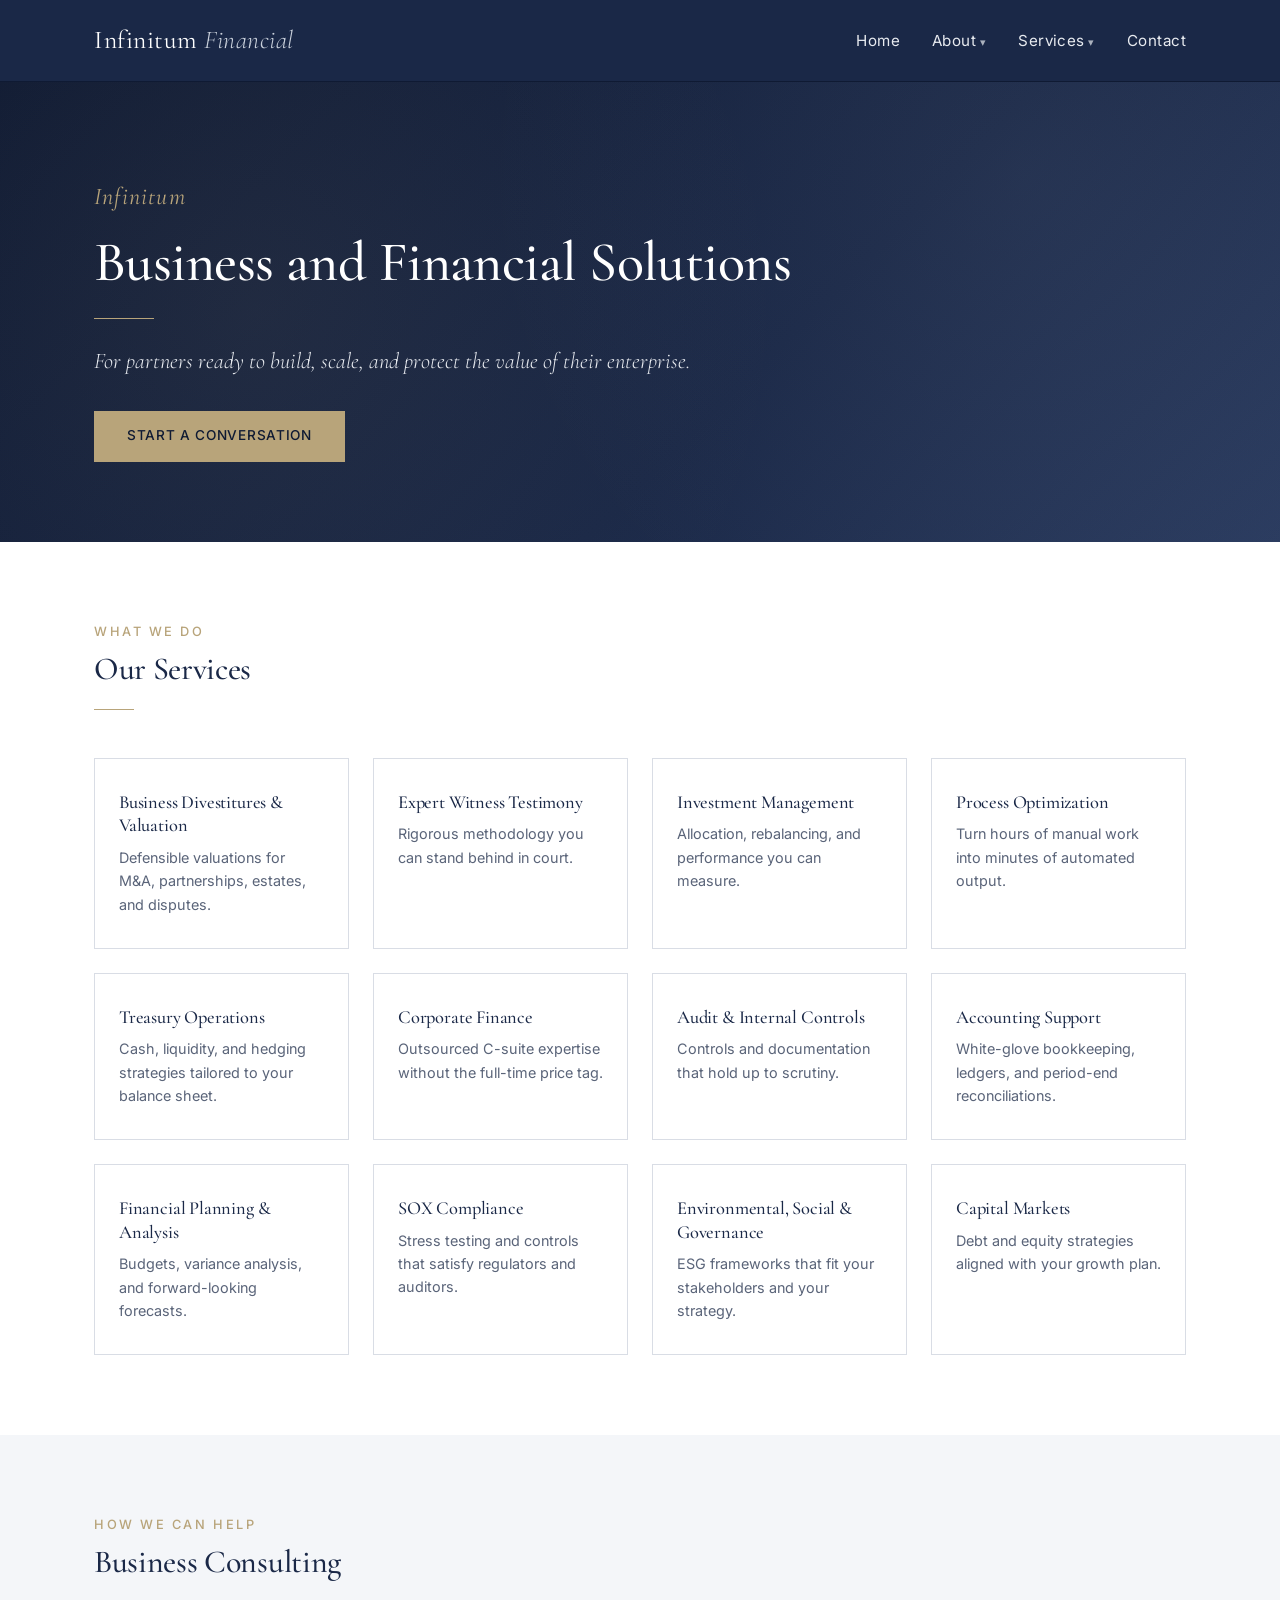
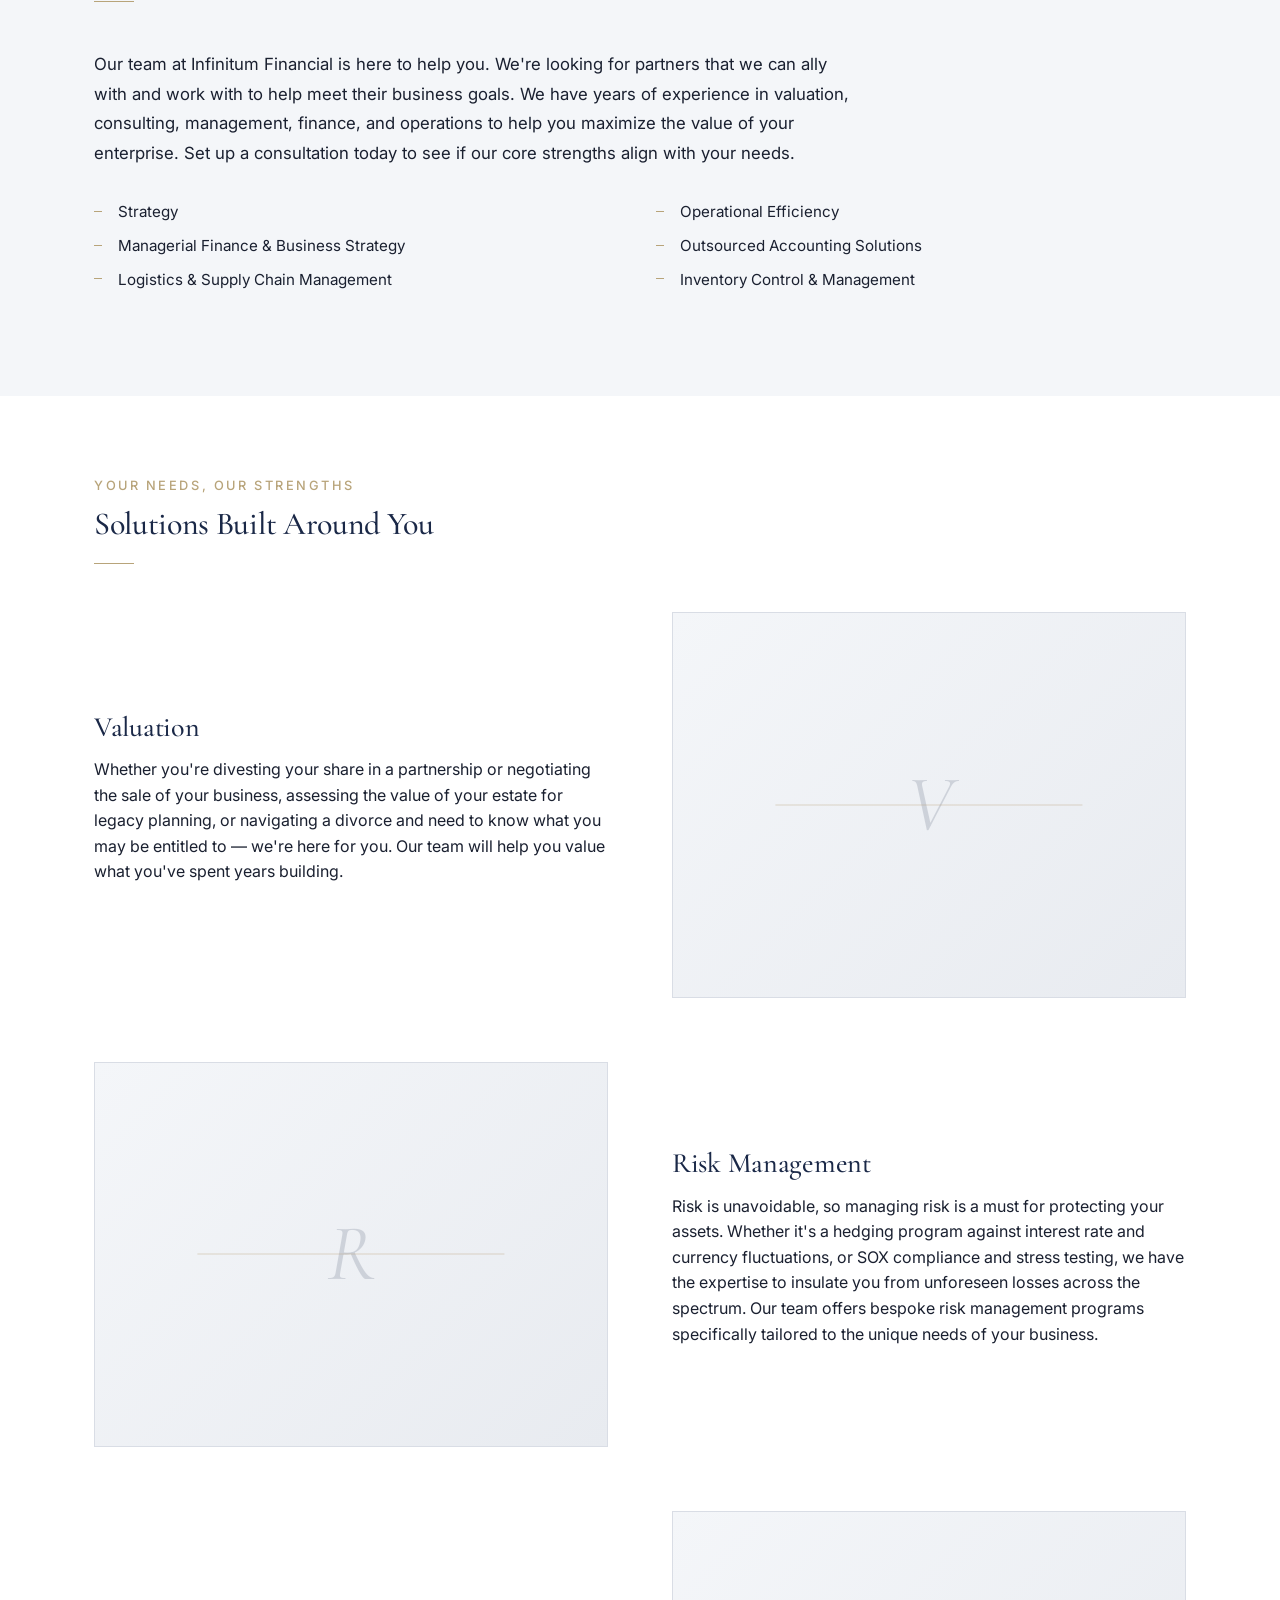
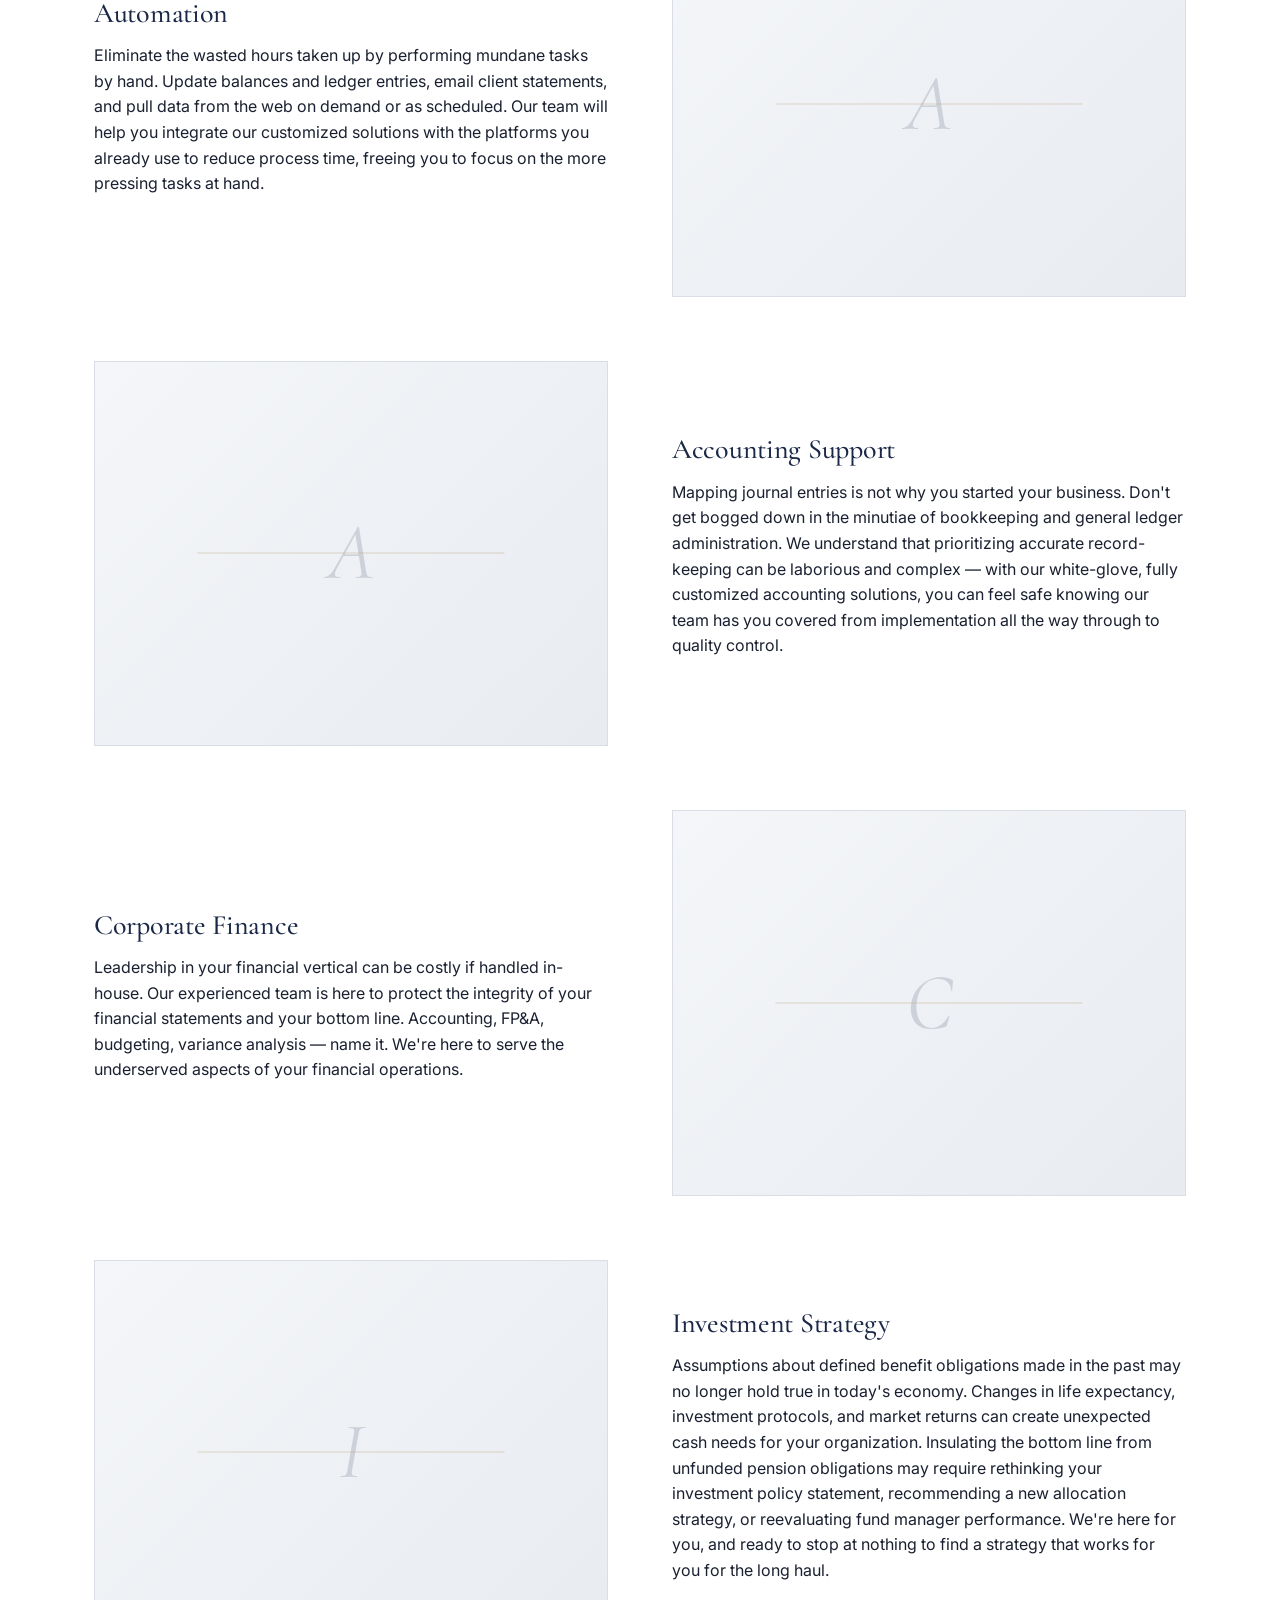
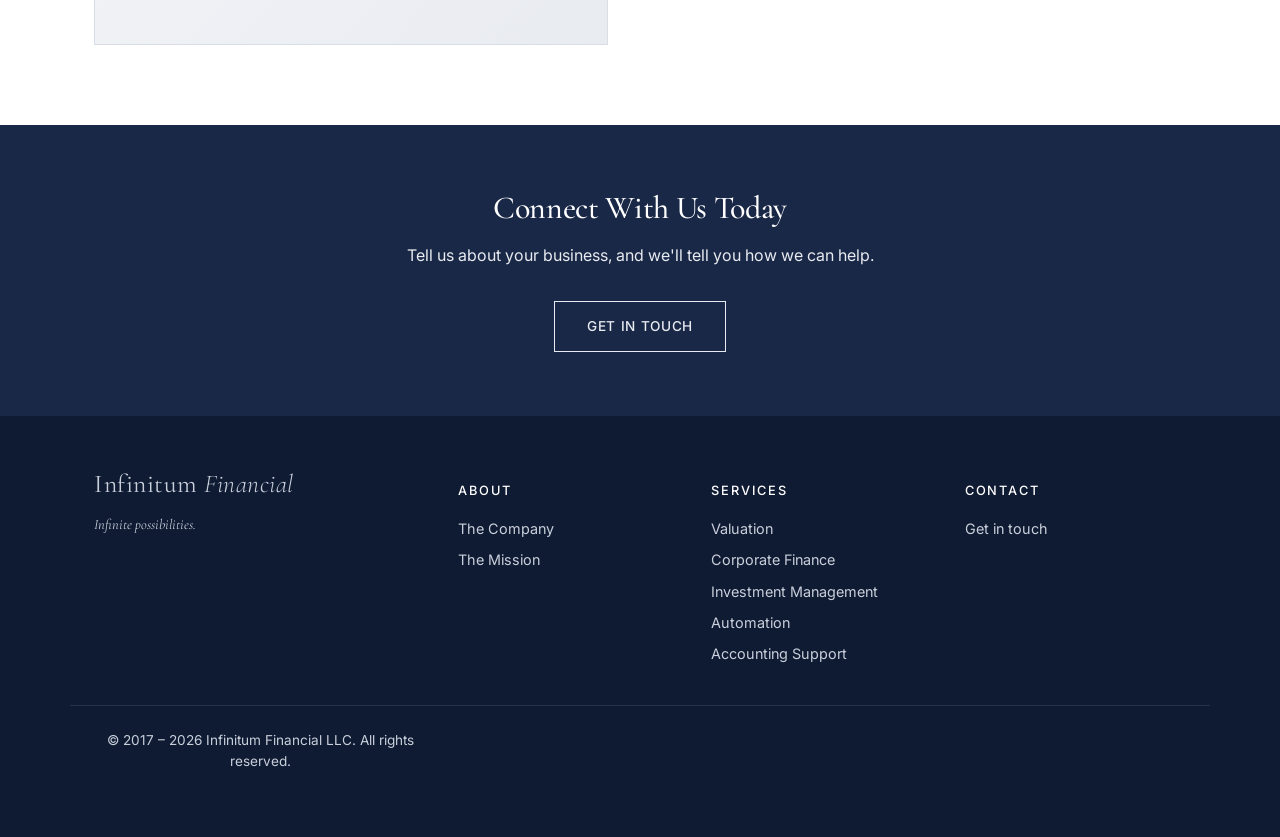
==== index.html @ cadca44f "initial build" ====
<!DOCTYPE html>
<html lang="en">
<head>
<meta charset="UTF-8">
<meta name="viewport" content="width=device-width, initial-scale=1">
<title>Infinitum Financial — Business & Financial Solutions</title>
<meta name="description" content="Infinitum Financial: valuation, corporate finance, investment management, automation, and accounting support for businesses ready to scale.">
<link rel="preconnect" href="https://fonts.googleapis.com">
<link rel="preconnect" href="https://fonts.gstatic.com" crossorigin>
<link href="https://fonts.googleapis.com/css2?family=Cormorant+Garamond:ital,wght@0,400;0,500;1,400;1,500&family=Inter:wght@300;400;500;600&display=swap" rel="stylesheet">
<link rel="stylesheet" href="assets/css/styles.css">
</head>
<body>

<header class="site-header">
  <div class="container">
    <a href="index.html" class="brand">Infinitum<span class="brand-mark"> Financial</span></a>
    <button class="nav-toggle" aria-label="Menu">☰</button>
    <nav class="primary">
      <ul>
        <li><a href="index.html">Home</a></li>
        <li class="has-sub"><a href="the-company.html">About</a>
          <ul>
            <li><a href="the-company.html">The Company</a></li>
            <li><a href="the-mission.html">The Mission</a></li>
          </ul>
        </li>
        <li class="has-sub"><a href="services.html">Services</a>
          <ul>
            <li><a href="valuation-services.html">Valuation Services</a></li>
            <li><a href="automation.html">Automation</a></li>
            <li><a href="corporate-finance.html">Corporate Finance</a></li>
            <li><a href="investment-management.html">Investment Management</a></li>
            <li><a href="accounting-support.html">Accounting Support</a></li>
          </ul>
        </li>
        <li><a href="contact.html">Contact</a></li>
      </ul>
    </nav>
  </div>
</header>

<section class="hero">
  <div class="container">
    <span class="hero-mark">Infinitum</span>
    <h1>Business and Financial Solutions</h1>
    <div class="hero-divider"></div>
    <p class="tagline">For partners ready to build, scale, and protect the value of their enterprise.</p>
    <a href="contact.html" class="btn">Start a Conversation</a>
  </div>
</section>

<section>
  <div class="container">
    <div class="section-title-block">
      <div class="section-label">What We Do</div>
      <h2>Our Services</h2>
      <div class="divider"></div>
    </div>
    <div class="services-grid">
      <a class="service-card" href="valuation-services.html">
        <h3>Business Divestitures &amp; Valuation</h3>
        <p>Defensible valuations for M&amp;A, partnerships, estates, and disputes.</p>
      </a>
      <a class="service-card" href="valuation-services.html">
        <h3>Expert Witness Testimony</h3>
        <p>Rigorous methodology you can stand behind in court.</p>
      </a>
      <a class="service-card" href="investment-management.html">
        <h3>Investment Management</h3>
        <p>Allocation, rebalancing, and performance you can measure.</p>
      </a>
      <a class="service-card" href="automation.html">
        <h3>Process Optimization</h3>
        <p>Turn hours of manual work into minutes of automated output.</p>
      </a>
      <a class="service-card" href="corporate-finance.html">
        <h3>Treasury Operations</h3>
        <p>Cash, liquidity, and hedging strategies tailored to your balance sheet.</p>
      </a>
      <a class="service-card" href="corporate-finance.html">
        <h3>Corporate Finance</h3>
        <p>Outsourced C-suite expertise without the full-time price tag.</p>
      </a>
      <a class="service-card" href="accounting-support.html">
        <h3>Audit &amp; Internal Controls</h3>
        <p>Controls and documentation that hold up to scrutiny.</p>
      </a>
      <a class="service-card" href="accounting-support.html">
        <h3>Accounting Support</h3>
        <p>White-glove bookkeeping, ledgers, and period-end reconciliations.</p>
      </a>
      <a class="service-card" href="corporate-finance.html">
        <h3>Financial Planning &amp; Analysis</h3>
        <p>Budgets, variance analysis, and forward-looking forecasts.</p>
      </a>
      <a class="service-card" href="accounting-support.html">
        <h3>SOX Compliance</h3>
        <p>Stress testing and controls that satisfy regulators and auditors.</p>
      </a>
      <a class="service-card" href="corporate-finance.html">
        <h3>Environmental, Social &amp; Governance</h3>
        <p>ESG frameworks that fit your stakeholders and your strategy.</p>
      </a>
      <a class="service-card" href="corporate-finance.html">
        <h3>Capital Markets</h3>
        <p>Debt and equity strategies aligned with your growth plan.</p>
      </a>
    </div>
  </div>
</section>

<section class="alt">
  <div class="container">
    <div class="section-title-block">
      <div class="section-label">How We Can Help</div>
      <h2>Business Consulting</h2>
      <div class="divider"></div>
    </div>
    <div class="prose">
      <p>Our team at Infinitum Financial is here to help you. We're looking for partners that we can ally with and work with to help meet their business goals. We have years of experience in valuation, consulting, management, finance, and operations to help you maximize the value of your enterprise. Set up a consultation today to see if our core strengths align with your needs.</p>
    </div>
    <ul class="checklist" style="margin-top:2rem;">
      <li>Strategy</li>
      <li>Operational Efficiency</li>
      <li>Managerial Finance &amp; Business Strategy</li>
      <li>Outsourced Accounting Solutions</li>
      <li>Logistics &amp; Supply Chain Management</li>
      <li>Inventory Control &amp; Management</li>
    </ul>
  </div>
</section>

<section>
  <div class="container">
    <div class="section-title-block">
      <div class="section-label">Your Needs, Our Strengths</div>
      <h2>Solutions Built Around You</h2>
      <div class="divider"></div>
    </div>

    <div class="feature">
      <div class="feature-content">
        <h3><a href="valuation-services.html">Valuation</a></h3>
        <p>Whether you're divesting your share in a partnership or negotiating the sale of your business, assessing the value of your estate for legacy planning, or navigating a divorce and need to know what you may be entitled to — we're here for you. Our team will help you value what you've spent years building.</p>
      </div>
      <div class="feature-visual"><span class="glyph">V</span></div>
    </div>

    <div class="feature reverse">
      <div class="feature-content">
        <h3><a href="corporate-finance.html">Risk Management</a></h3>
        <p>Risk is unavoidable, so managing risk is a must for protecting your assets. Whether it's a hedging program against interest rate and currency fluctuations, or SOX compliance and stress testing, we have the expertise to insulate you from unforeseen losses across the spectrum. Our team offers bespoke risk management programs specifically tailored to the unique needs of your business.</p>
      </div>
      <div class="feature-visual"><span class="glyph">R</span></div>
    </div>

    <div class="feature">
      <div class="feature-content">
        <h3><a href="automation.html">Automation</a></h3>
        <p>Eliminate the wasted hours taken up by performing mundane tasks by hand. Update balances and ledger entries, email client statements, and pull data from the web on demand or as scheduled. Our team will help you integrate our customized solutions with the platforms you already use to reduce process time, freeing you to focus on the more pressing tasks at hand.</p>
      </div>
      <div class="feature-visual"><span class="glyph">A</span></div>
    </div>

    <div class="feature reverse">
      <div class="feature-content">
        <h3><a href="accounting-support.html">Accounting Support</a></h3>
        <p>Mapping journal entries is not why you started your business. Don't get bogged down in the minutiae of bookkeeping and general ledger administration. We understand that prioritizing accurate record-keeping can be laborious and complex — with our white-glove, fully customized accounting solutions, you can feel safe knowing our team has you covered from implementation all the way through to quality control.</p>
      </div>
      <div class="feature-visual"><span class="glyph">A</span></div>
    </div>

    <div class="feature">
      <div class="feature-content">
        <h3><a href="corporate-finance.html">Corporate Finance</a></h3>
        <p>Leadership in your financial vertical can be costly if handled in-house. Our experienced team is here to protect the integrity of your financial statements and your bottom line. Accounting, FP&amp;A, budgeting, variance analysis — name it. We're here to serve the underserved aspects of your financial operations.</p>
      </div>
      <div class="feature-visual"><span class="glyph">C</span></div>
    </div>

    <div class="feature reverse">
      <div class="feature-content">
        <h3><a href="investment-management.html">Investment Strategy</a></h3>
        <p>Assumptions about defined benefit obligations made in the past may no longer hold true in today's economy. Changes in life expectancy, investment protocols, and market returns can create unexpected cash needs for your organization. Insulating the bottom line from unfunded pension obligations may require rethinking your investment policy statement, recommending a new allocation strategy, or reevaluating fund manager performance. We're here for you, and ready to stop at nothing to find a strategy that works for you for the long haul.</p>
      </div>
      <div class="feature-visual"><span class="glyph">I</span></div>
    </div>
  </div>
</section>

<section class="cta-strip">
  <div class="container">
    <h2>Connect With Us Today</h2>
    <p>Tell us about your business, and we'll tell you how we can help.</p>
    <a href="contact.html" class="btn btn-outline">Get In Touch</a>
  </div>
</section>

<footer class="site-footer">
  <div class="container">
    <div>
      <a href="index.html" class="brand">Infinitum<span class="brand-mark"> Financial</span></a>
      <div class="footer-brand-tagline">Infinite possibilities.</div>
    </div>
    <div>
      <h4>About</h4>
      <ul>
        <li><a href="the-company.html">The Company</a></li>
        <li><a href="the-mission.html">The Mission</a></li>
      </ul>
    </div>
    <div>
      <h4>Services</h4>
      <ul>
        <li><a href="valuation-services.html">Valuation</a></li>
        <li><a href="corporate-finance.html">Corporate Finance</a></li>
        <li><a href="investment-management.html">Investment Management</a></li>
        <li><a href="automation.html">Automation</a></li>
        <li><a href="accounting-support.html">Accounting Support</a></li>
      </ul>
    </div>
    <div>
      <h4>Contact</h4>
      <ul>
        <li><a href="contact.html">Get in touch</a></li>
      </ul>
    </div>
  </div>
  <div class="container footer-bottom">
    © 2017 – 2026 Infinitum Financial LLC. All rights reserved.
  </div>
</footer>

<script src="assets/js/site.js"></script>
</body>
</html>
---- assets/css/styles.css ----
/* Infinitum Financial — base styles */

:root {
  --navy: #1a2847;
  --navy-deep: #0f1a33;
  --silver: #c9d0db;
  --silver-light: #e8ebf0;
  --silver-pale: #f4f6f9;
  --accent: #b8a47a;
  --text: #1a2030;
  --text-muted: #5a6479;
  --line: #d9dde5;
}

* { box-sizing: border-box; }

html { scroll-behavior: smooth; }

body {
  margin: 0;
  font-family: 'Inter', -apple-system, BlinkMacSystemFont, 'Segoe UI', sans-serif;
  font-size: 16px;
  line-height: 1.6;
  color: var(--text);
  background: #fff;
}

h1, h2, h3, h4 {
  font-family: 'Cormorant Garamond', Georgia, serif;
  color: var(--navy);
  font-weight: 500;
  letter-spacing: -0.01em;
}

h1 { font-size: 2.75rem; line-height: 1.1; margin: 0 0 1rem; }
h2 { font-size: 2rem; line-height: 1.2; margin: 0 0 1rem; }
h3 { font-size: 1.4rem; line-height: 1.3; margin: 0 0 0.75rem; }

p { margin: 0 0 1rem; }

a { color: var(--navy); text-decoration: none; border-bottom: 1px solid transparent; transition: border-color .15s; }
a:hover { border-bottom-color: var(--accent); }

.container { max-width: 1140px; margin: 0 auto; padding: 0 1.5rem; }
.container-narrow { max-width: 800px; margin: 0 auto; padding: 0 1.5rem; }

/* Header */
.site-header {
  background: var(--navy);
  border-bottom: 1px solid var(--navy-deep);
}
.site-header .container {
  display: flex;
  align-items: center;
  justify-content: space-between;
  padding-top: 1.25rem;
  padding-bottom: 1.25rem;
}
.brand {
  font-family: 'Cormorant Garamond', Georgia, serif;
  font-size: 1.6rem;
  color: #fff;
  border-bottom: none;
  letter-spacing: 0.02em;
}
.brand:hover { border-bottom: none; }
.brand-mark { color: var(--silver); font-style: italic; font-weight: 300; }

nav.primary ul {
  list-style: none;
  margin: 0; padding: 0;
  display: flex;
  gap: 2rem;
}
nav.primary a {
  color: var(--silver-light);
  font-size: 0.95rem;
  letter-spacing: 0.03em;
  border-bottom: none;
}
nav.primary a:hover { color: #fff; border-bottom: 1px solid var(--accent); }
nav.primary li.has-sub { position: relative; }
nav.primary li.has-sub > a::after { content: ' ▾'; font-size: 0.7em; opacity: .7; }
nav.primary li.has-sub ul {
  display: none;
  position: absolute;
  top: 100%; left: -1rem;
  background: var(--navy-deep);
  flex-direction: column;
  padding: 0.75rem 0;
  min-width: 220px;
  box-shadow: 0 8px 24px rgba(0,0,0,0.2);
  z-index: 50;
  gap: 0;
}
nav.primary li.has-sub:hover ul { display: flex; }
nav.primary li.has-sub ul li a {
  display: block;
  padding: 0.5rem 1.25rem;
  font-size: 0.9rem;
}
nav.primary li.has-sub ul li a:hover { background: rgba(255,255,255,0.05); }

.nav-toggle { display: none; background: none; border: none; color: #fff; font-size: 1.5rem; cursor: pointer; }

/* Hero */
.hero {
  background: linear-gradient(135deg, var(--navy-deep) 0%, var(--navy) 60%, #2a3b5f 100%);
  color: #fff;
  padding: 6rem 0 5rem;
  position: relative;
  overflow: hidden;
}
.hero::before {
  content: '';
  position: absolute;
  top: 0; right: 0; bottom: 0; left: 0;
  background:
    radial-gradient(circle at 20% 50%, rgba(184,164,122,0.08) 0%, transparent 50%),
    radial-gradient(circle at 80% 20%, rgba(201,208,219,0.06) 0%, transparent 50%);
  pointer-events: none;
}
.hero .container { position: relative; z-index: 1; }
.hero h1 { color: #fff; font-size: 3.5rem; margin-bottom: 0.5rem; }
.hero .hero-mark {
  display: inline-block;
  font-family: 'Cormorant Garamond', Georgia, serif;
  font-style: italic;
  font-size: 1.5rem;
  color: var(--accent);
  margin-bottom: 1rem;
  letter-spacing: 0.05em;
}
.hero .tagline {
  font-size: 1.4rem;
  color: var(--silver-light);
  font-weight: 300;
  max-width: 600px;
  margin: 0 0 2rem;
  font-family: 'Cormorant Garamond', Georgia, serif;
  font-style: italic;
}

.hero-divider {
  width: 60px;
  height: 1px;
  background: var(--accent);
  margin: 1.5rem 0;
}

/* Buttons */
.btn {
  display: inline-block;
  padding: 0.85rem 2rem;
  background: var(--accent);
  color: var(--navy-deep);
  font-weight: 500;
  letter-spacing: 0.05em;
  text-transform: uppercase;
  font-size: 0.85rem;
  border: 1px solid var(--accent);
  transition: all .2s;
}
.btn:hover { background: transparent; color: var(--accent); border-bottom: 1px solid var(--accent); }
.btn-outline {
  background: transparent;
  color: var(--silver-light);
  border-color: var(--silver-light);
}
.btn-outline:hover { background: var(--silver-light); color: var(--navy-deep); border-bottom-color: var(--silver-light); }

/* Sections */
section { padding: 5rem 0; }
section.tight { padding: 3.5rem 0; }
section.alt { background: var(--silver-pale); }

.section-label {
  font-size: 0.8rem;
  letter-spacing: 0.2em;
  text-transform: uppercase;
  color: var(--accent);
  margin-bottom: 0.5rem;
  font-weight: 500;
}

.section-title-block { margin-bottom: 3rem; }
.section-title-block .divider {
  width: 40px; height: 1px; background: var(--accent);
  margin-top: 1.25rem;
}

/* Service grid (Home) */
.services-grid {
  display: grid;
  grid-template-columns: repeat(auto-fit, minmax(240px, 1fr));
  gap: 1.5rem;
}
.service-card {
  display: block;
  padding: 2rem 1.5rem;
  background: #fff;
  border: 1px solid var(--line);
  text-align: left;
  transition: all .2s;
  border-bottom: 1px solid var(--line);
}
.service-card:hover {
  border-color: var(--accent);
  box-shadow: 0 6px 20px rgba(26, 40, 71, 0.08);
  transform: translateY(-2px);
  border-bottom: 1px solid var(--accent);
}
.service-card h3 { color: var(--navy); margin: 0 0 0.5rem; font-size: 1.15rem; }
.service-card p { color: var(--text-muted); font-size: 0.9rem; margin: 0; }

/* Feature blocks (alternating image/text) */
.feature {
  display: grid;
  grid-template-columns: 1fr 1fr;
  gap: 4rem;
  align-items: center;
  margin-bottom: 4rem;
}
.feature:last-child { margin-bottom: 0; }
.feature.reverse .feature-content { order: 2; }
.feature.reverse .feature-visual { order: 1; }

.feature-visual {
  background: linear-gradient(135deg, var(--silver-pale) 0%, var(--silver-light) 100%);
  aspect-ratio: 4 / 3;
  display: flex;
  align-items: center;
  justify-content: center;
  border: 1px solid var(--line);
  position: relative;
  overflow: hidden;
}
.feature-visual::after {
  content: '';
  position: absolute;
  top: 50%; left: 50%;
  width: 60%; height: 1px;
  background: var(--accent);
  transform: translate(-50%, -50%);
  opacity: 0.4;
}
.feature-visual .glyph {
  font-family: 'Cormorant Garamond', Georgia, serif;
  font-size: 5rem;
  color: var(--navy);
  opacity: 0.15;
  font-style: italic;
}
.feature-content h3 { font-size: 1.75rem; }

/* Bullet lists for service pages */
.checklist {
  list-style: none;
  padding: 0;
  margin: 1.5rem 0;
  display: grid;
  grid-template-columns: 1fr 1fr;
  gap: 0.6rem 2rem;
}
.checklist li {
  position: relative;
  padding-left: 1.5rem;
  font-size: 0.95rem;
  color: var(--text);
}
.checklist li::before {
  content: '';
  position: absolute;
  left: 0; top: 0.7em;
  width: 8px; height: 1px;
  background: var(--accent);
}

/* CTA strip */
.cta-strip {
  background: var(--navy);
  color: #fff;
  text-align: center;
  padding: 4rem 0;
}
.cta-strip h2 { color: #fff; }
.cta-strip p { color: var(--silver-light); max-width: 600px; margin: 0 auto 2rem; }

/* Footer */
.site-footer {
  background: var(--navy-deep);
  color: var(--silver);
  padding: 3rem 0 2rem;
  font-size: 0.9rem;
}
.site-footer .container {
  display: grid;
  grid-template-columns: 1.5fr 1fr 1fr 1fr;
  gap: 2rem;
  margin-bottom: 2rem;
}
.site-footer h4 {
  color: #fff;
  font-family: 'Inter', sans-serif;
  font-size: 0.8rem;
  letter-spacing: 0.15em;
  text-transform: uppercase;
  margin-bottom: 1rem;
  font-weight: 500;
}
.site-footer ul { list-style: none; padding: 0; margin: 0; }
.site-footer li { margin-bottom: 0.5rem; }
.site-footer a { color: var(--silver); border-bottom: none; }
.site-footer a:hover { color: #fff; border-bottom: 1px solid var(--accent); }
.footer-brand-tagline {
  color: var(--silver);
  font-family: 'Cormorant Garamond', Georgia, serif;
  font-style: italic;
  margin-top: 0.5rem;
}
.footer-bottom {
  border-top: 1px solid rgba(255,255,255,0.1);
  padding-top: 1.5rem;
  text-align: center;
  color: var(--silver);
  font-size: 0.85rem;
}

/* Forms */
.contact-form {
  display: grid;
  gap: 1.25rem;
  max-width: 600px;
  margin: 2rem 0 0;
}
.form-row { display: grid; grid-template-columns: 1fr 1fr; gap: 1rem; }
label {
  display: block;
  font-size: 0.85rem;
  letter-spacing: 0.05em;
  color: var(--text-muted);
  margin-bottom: 0.4rem;
}
input, textarea, select {
  width: 100%;
  padding: 0.75rem 1rem;
  border: 1px solid var(--line);
  background: #fff;
  font-family: inherit;
  font-size: 1rem;
  color: var(--text);
  transition: border-color .15s;
}
input:focus, textarea:focus, select:focus {
  outline: none;
  border-color: var(--accent);
}
textarea { resize: vertical; min-height: 140px; }

/* Page header (subpages) */
.page-header {
  background: var(--navy);
  color: #fff;
  padding: 4.5rem 0 3rem;
  text-align: center;
}
.page-header h1 { color: #fff; margin-bottom: 0.5rem; }
.page-header .page-eyebrow {
  font-family: 'Cormorant Garamond', Georgia, serif;
  font-style: italic;
  color: var(--accent);
  font-size: 1.1rem;
  letter-spacing: 0.05em;
}
.page-header .divider {
  width: 40px; height: 1px; background: var(--accent);
  margin: 1rem auto 0;
}

/* Prose */
.prose { max-width: 760px; }
.prose p { font-size: 1.05rem; line-height: 1.75; }
.prose p + p { margin-top: 1.25rem; }

/* Mobile */
@media (max-width: 820px) {
  h1 { font-size: 2.2rem; }
  h2 { font-size: 1.6rem; }
  .hero { padding: 4rem 0 3.5rem; }
  .hero h1 { font-size: 2.4rem; }
  .hero .tagline { font-size: 1.1rem; }
  section { padding: 3.5rem 0; }
  .feature { grid-template-columns: 1fr; gap: 2rem; margin-bottom: 3rem; }
  .feature.reverse .feature-content { order: 1; }
  .feature.reverse .feature-visual { order: 2; }
  .checklist { grid-template-columns: 1fr; }
  .site-footer .container { grid-template-columns: 1fr 1fr; }
  .form-row { grid-template-columns: 1fr; }
  .nav-toggle { display: block; }
  nav.primary ul {
    display: none;
    position: absolute;
    top: 100%; left: 0; right: 0;
    flex-direction: column;
    background: var(--navy-deep);
    padding: 1rem 0;
    gap: 0;
    z-index: 100;
  }
  nav.primary.open ul { display: flex; }
  nav.primary ul li { padding: 0.5rem 1.5rem; }
  nav.primary li.has-sub ul { position: static; padding-left: 1rem; box-shadow: none; min-width: 0; }
  nav.primary li.has-sub:hover ul { display: none; }
  nav.primary li.has-sub.open > ul { display: flex; }
  .site-header .container { position: relative; }
}
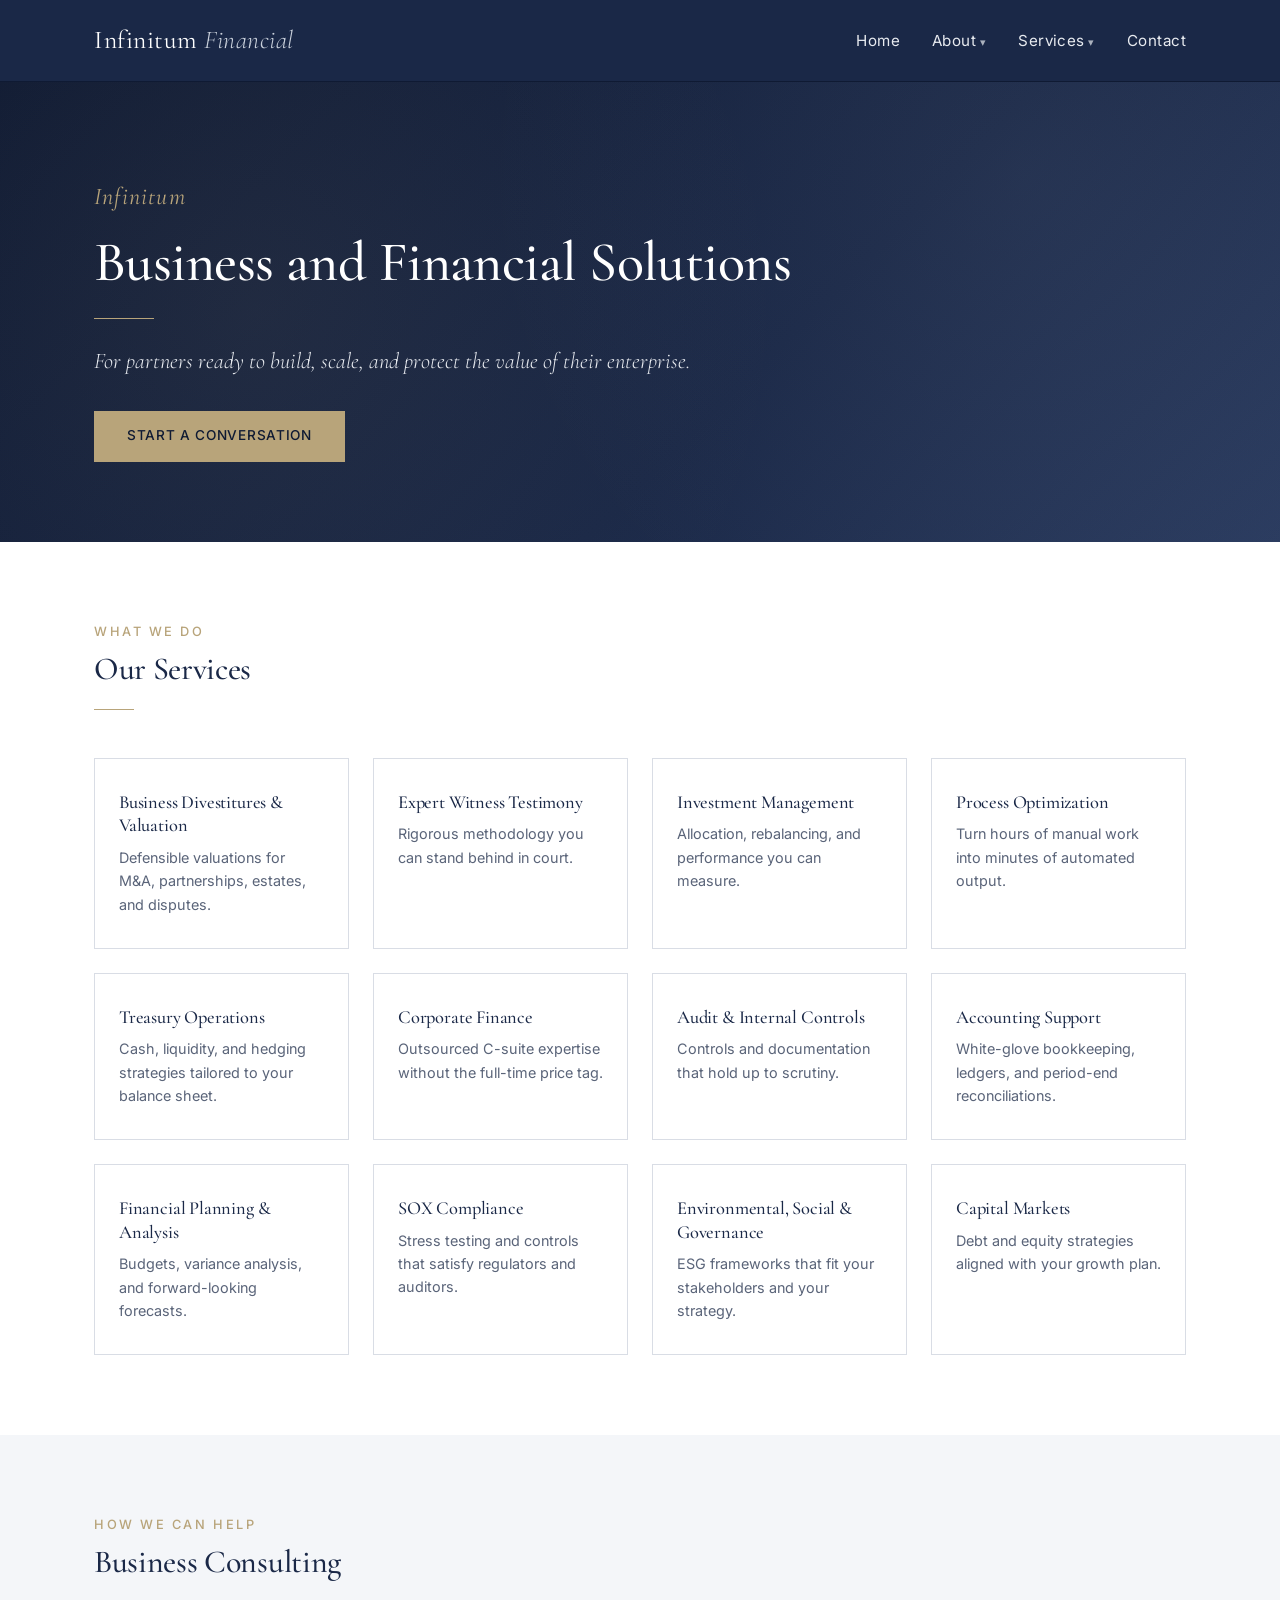
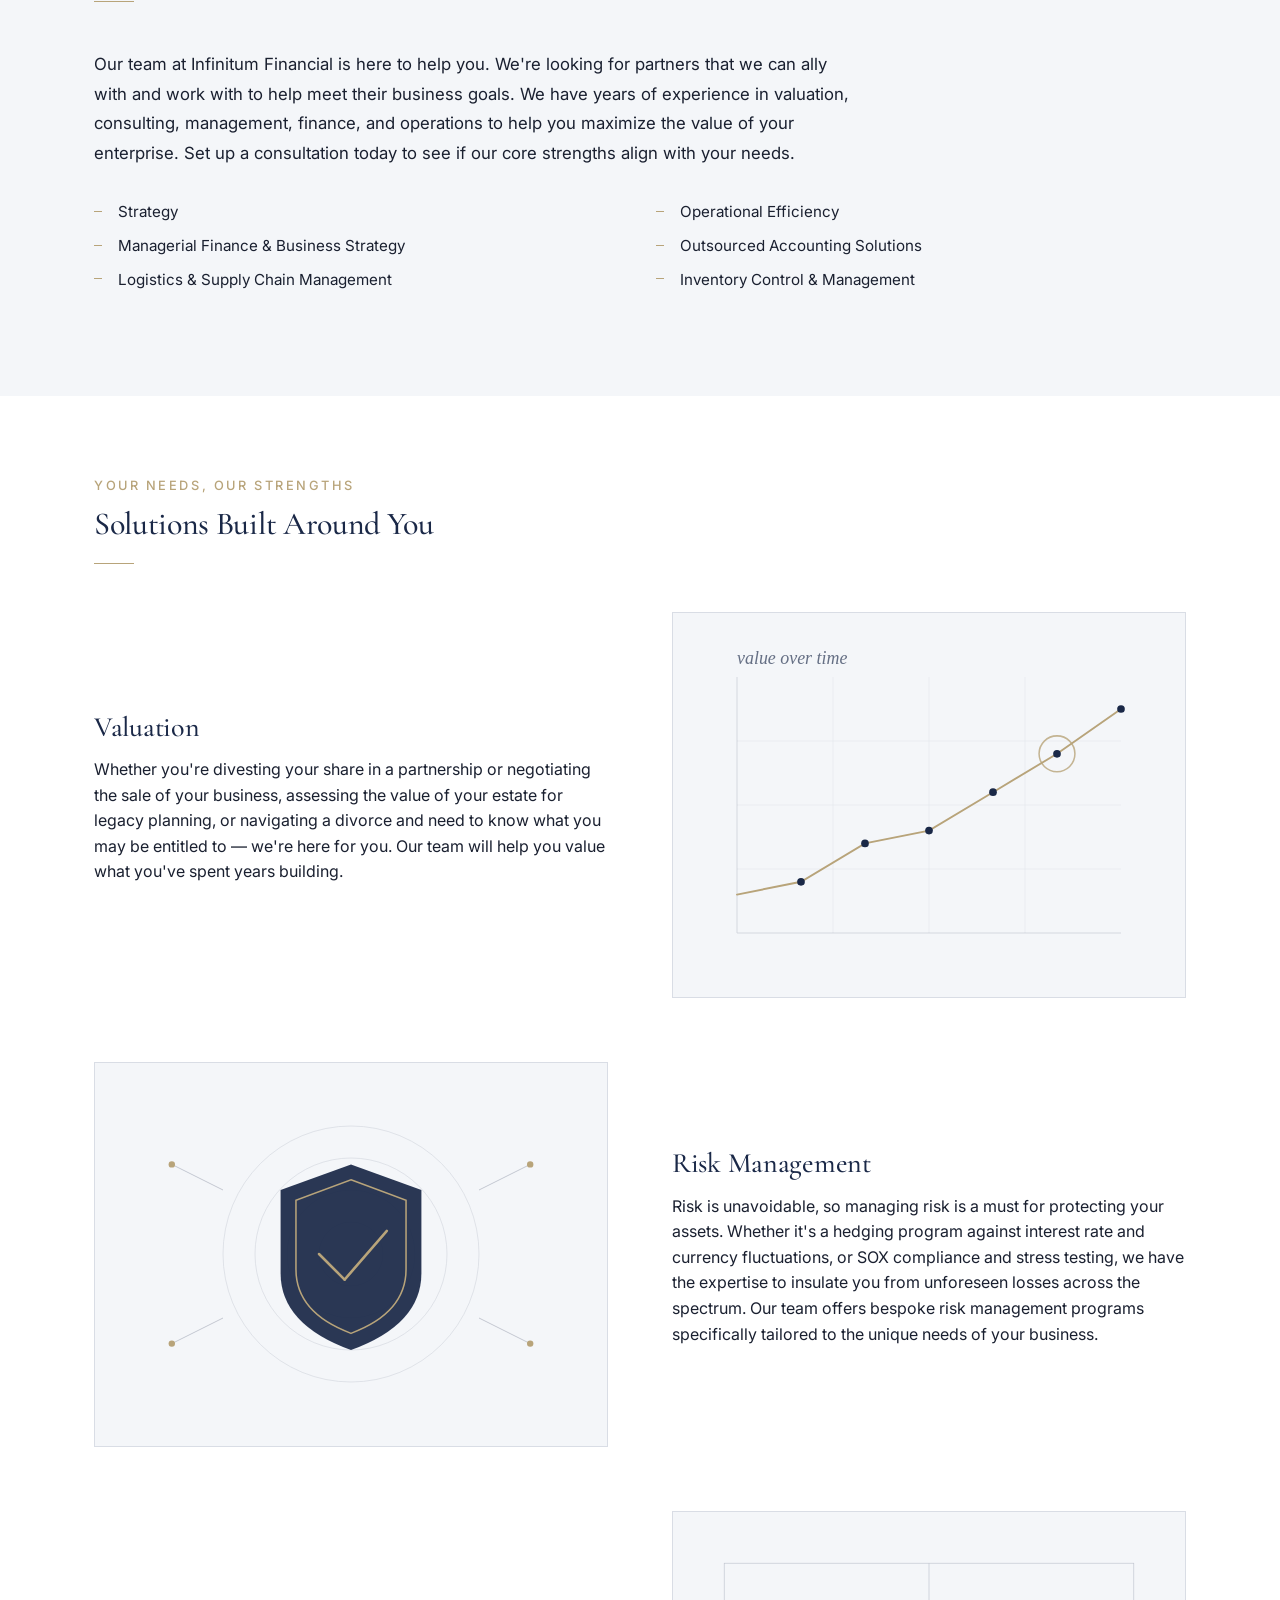
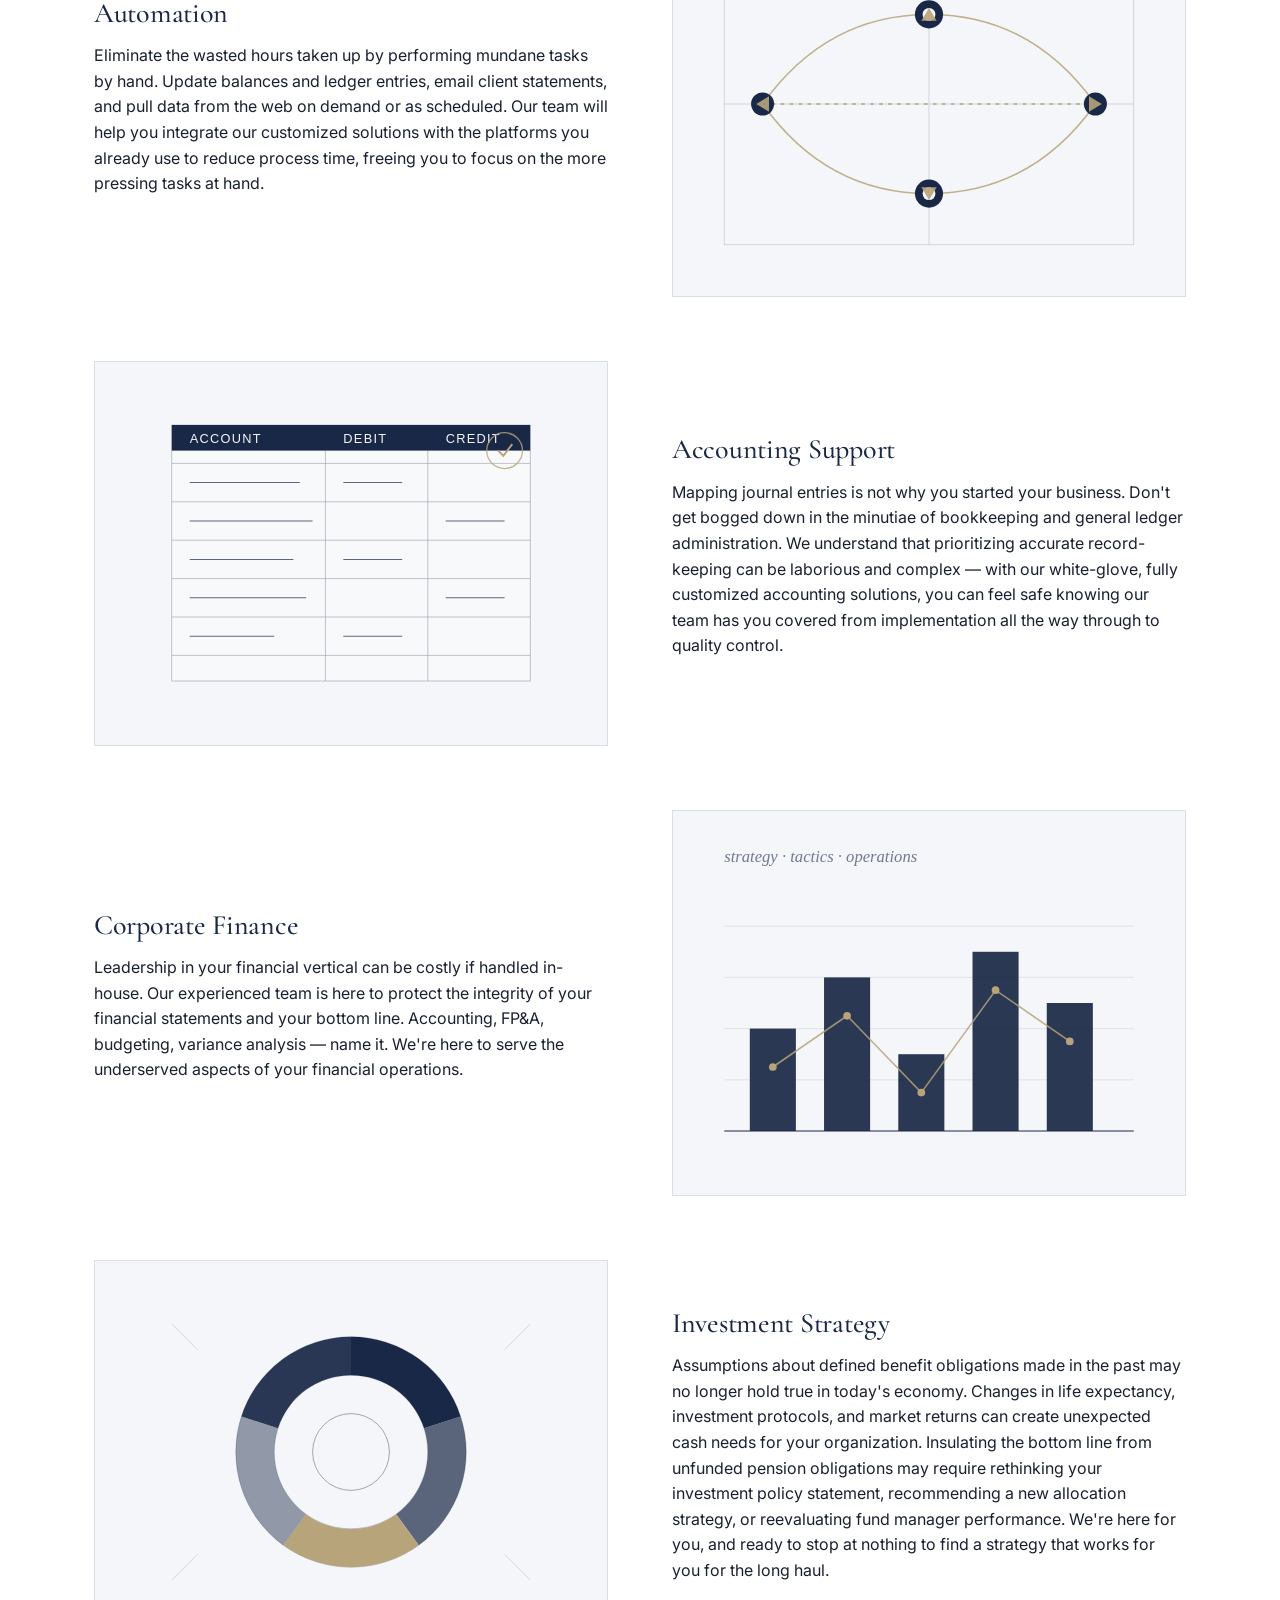
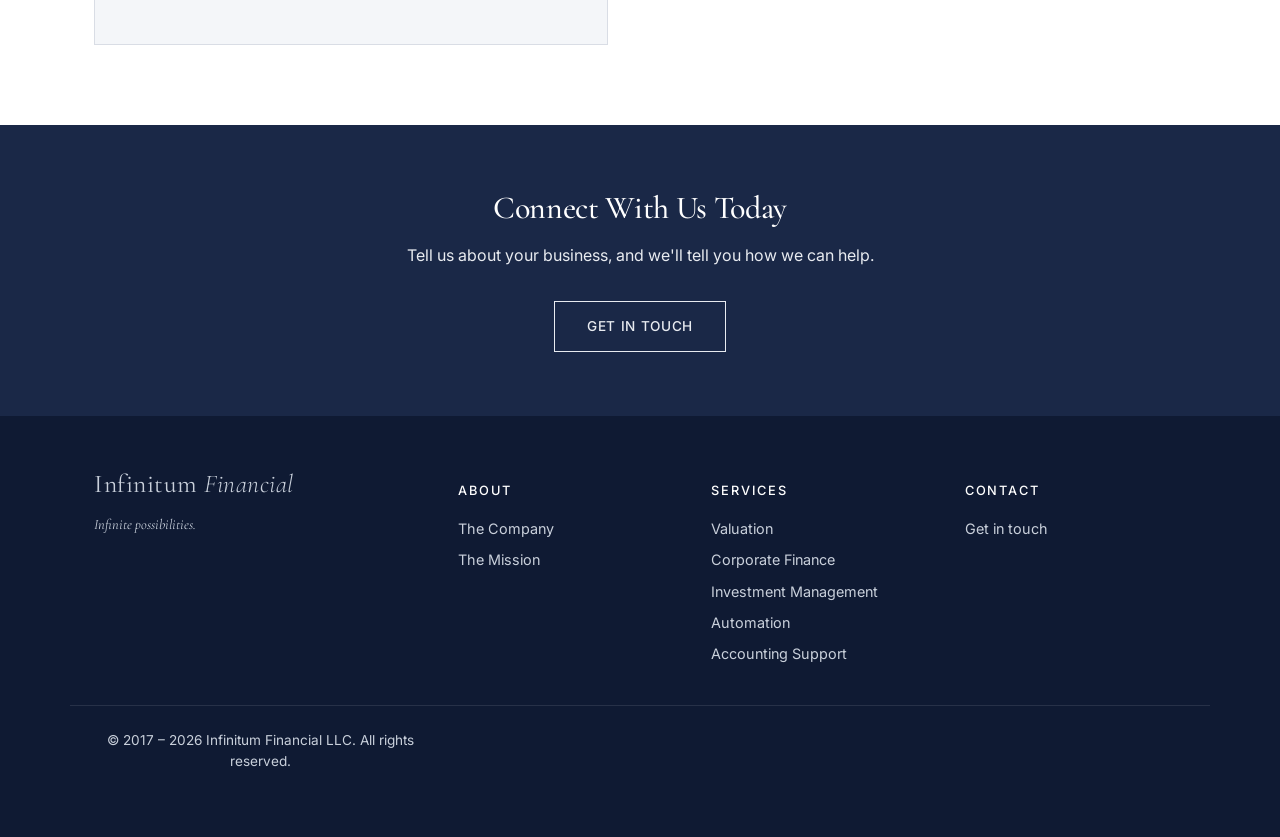
==== commit b67e11fd: "graphics + contact form rebuild" ====
--- a/index.html
+++ b/index.html
@@ -144,7 +144,7 @@
         <h3><a href="valuation-services.html">Valuation</a></h3>
         <p>Whether you're divesting your share in a partnership or negotiating the sale of your business, assessing the value of your estate for legacy planning, or navigating a divorce and need to know what you may be entitled to — we're here for you. Our team will help you value what you've spent years building.</p>
       </div>
-      <div class="feature-visual"><span class="glyph">V</span></div>
+      <div class="feature-visual"><img src="assets/svg/valuation.svg" alt=""></div>
     </div>
 
     <div class="feature reverse">
@@ -152,7 +152,7 @@
         <h3><a href="corporate-finance.html">Risk Management</a></h3>
         <p>Risk is unavoidable, so managing risk is a must for protecting your assets. Whether it's a hedging program against interest rate and currency fluctuations, or SOX compliance and stress testing, we have the expertise to insulate you from unforeseen losses across the spectrum. Our team offers bespoke risk management programs specifically tailored to the unique needs of your business.</p>
       </div>
-      <div class="feature-visual"><span class="glyph">R</span></div>
+      <div class="feature-visual"><img src="assets/svg/risk.svg" alt=""></div>
     </div>
 
     <div class="feature">
@@ -160,7 +160,7 @@
         <h3><a href="automation.html">Automation</a></h3>
         <p>Eliminate the wasted hours taken up by performing mundane tasks by hand. Update balances and ledger entries, email client statements, and pull data from the web on demand or as scheduled. Our team will help you integrate our customized solutions with the platforms you already use to reduce process time, freeing you to focus on the more pressing tasks at hand.</p>
       </div>
-      <div class="feature-visual"><span class="glyph">A</span></div>
+      <div class="feature-visual"><img src="assets/svg/automation.svg" alt=""></div>
     </div>
 
     <div class="feature reverse">
@@ -168,7 +168,7 @@
         <h3><a href="accounting-support.html">Accounting Support</a></h3>
         <p>Mapping journal entries is not why you started your business. Don't get bogged down in the minutiae of bookkeeping and general ledger administration. We understand that prioritizing accurate record-keeping can be laborious and complex — with our white-glove, fully customized accounting solutions, you can feel safe knowing our team has you covered from implementation all the way through to quality control.</p>
       </div>
-      <div class="feature-visual"><span class="glyph">A</span></div>
+      <div class="feature-visual"><img src="assets/svg/accounting.svg" alt=""></div>
     </div>
 
     <div class="feature">
@@ -176,7 +176,7 @@
         <h3><a href="corporate-finance.html">Corporate Finance</a></h3>
         <p>Leadership in your financial vertical can be costly if handled in-house. Our experienced team is here to protect the integrity of your financial statements and your bottom line. Accounting, FP&amp;A, budgeting, variance analysis — name it. We're here to serve the underserved aspects of your financial operations.</p>
       </div>
-      <div class="feature-visual"><span class="glyph">C</span></div>
+      <div class="feature-visual"><img src="assets/svg/corporate-finance.svg" alt=""></div>
     </div>
 
     <div class="feature reverse">
@@ -184,7 +184,7 @@
         <h3><a href="investment-management.html">Investment Strategy</a></h3>
         <p>Assumptions about defined benefit obligations made in the past may no longer hold true in today's economy. Changes in life expectancy, investment protocols, and market returns can create unexpected cash needs for your organization. Insulating the bottom line from unfunded pension obligations may require rethinking your investment policy statement, recommending a new allocation strategy, or reevaluating fund manager performance. We're here for you, and ready to stop at nothing to find a strategy that works for you for the long haul.</p>
       </div>
-      <div class="feature-visual"><span class="glyph">I</span></div>
+      <div class="feature-visual"><img src="assets/svg/investment.svg" alt=""></div>
     </div>
   </div>
 </section>
--- a/assets/css/styles.css
+++ b/assets/css/styles.css
@@ -226,7 +226,7 @@
 .feature.reverse .feature-visual { order: 1; }
 
 .feature-visual {
-  background: linear-gradient(135deg, var(--silver-pale) 0%, var(--silver-light) 100%);
+  background: var(--silver-pale);
   aspect-ratio: 4 / 3;
   display: flex;
   align-items: center;
@@ -235,21 +235,12 @@
   position: relative;
   overflow: hidden;
 }
-.feature-visual::after {
-  content: '';
-  position: absolute;
-  top: 50%; left: 50%;
-  width: 60%; height: 1px;
-  background: var(--accent);
-  transform: translate(-50%, -50%);
-  opacity: 0.4;
-}
-.feature-visual .glyph {
-  font-family: 'Cormorant Garamond', Georgia, serif;
-  font-size: 5rem;
-  color: var(--navy);
-  opacity: 0.15;
-  font-style: italic;
+.feature-visual img,
+.feature-visual svg {
+  width: 100%;
+  height: 100%;
+  object-fit: cover;
+  display: block;
 }
 .feature-content h3 { font-size: 1.75rem; }
 
@@ -356,6 +347,28 @@
   border-color: var(--accent);
 }
 textarea { resize: vertical; min-height: 140px; }
+
+.check-inline {
+  display: flex;
+  align-items: center;
+  gap: 0.5rem;
+  margin-top: 0.6rem;
+  font-size: 0.85rem;
+  color: var(--text-muted);
+  cursor: pointer;
+}
+.check-inline input[type="checkbox"] {
+  width: auto;
+  margin: 0;
+  accent-color: var(--accent);
+}
+.form-error {
+  background: #fbeeee;
+  color: #6a1f1f;
+  padding: 0.6rem 0.9rem;
+  border-left: 2px solid #b94a4a;
+  font-size: 0.9rem;
+}
 
 /* Page header (subpages) */
 .page-header {
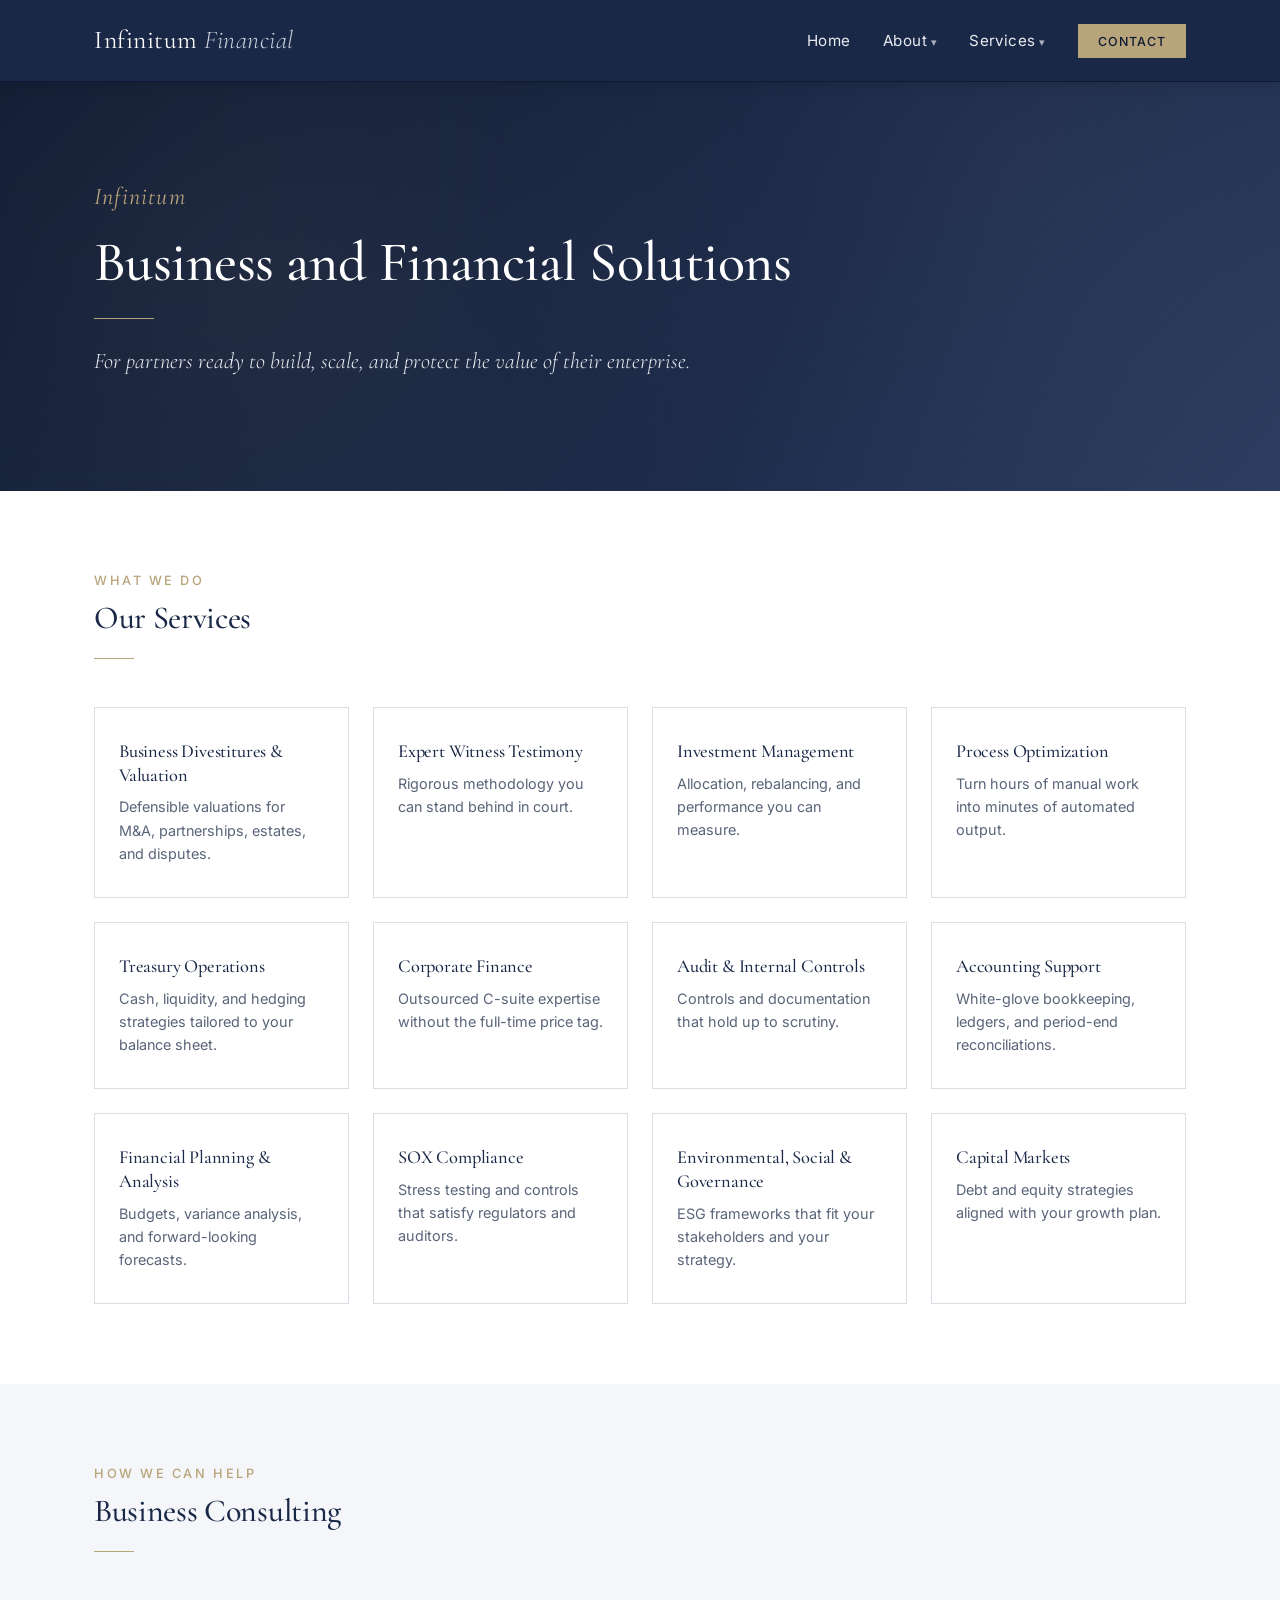
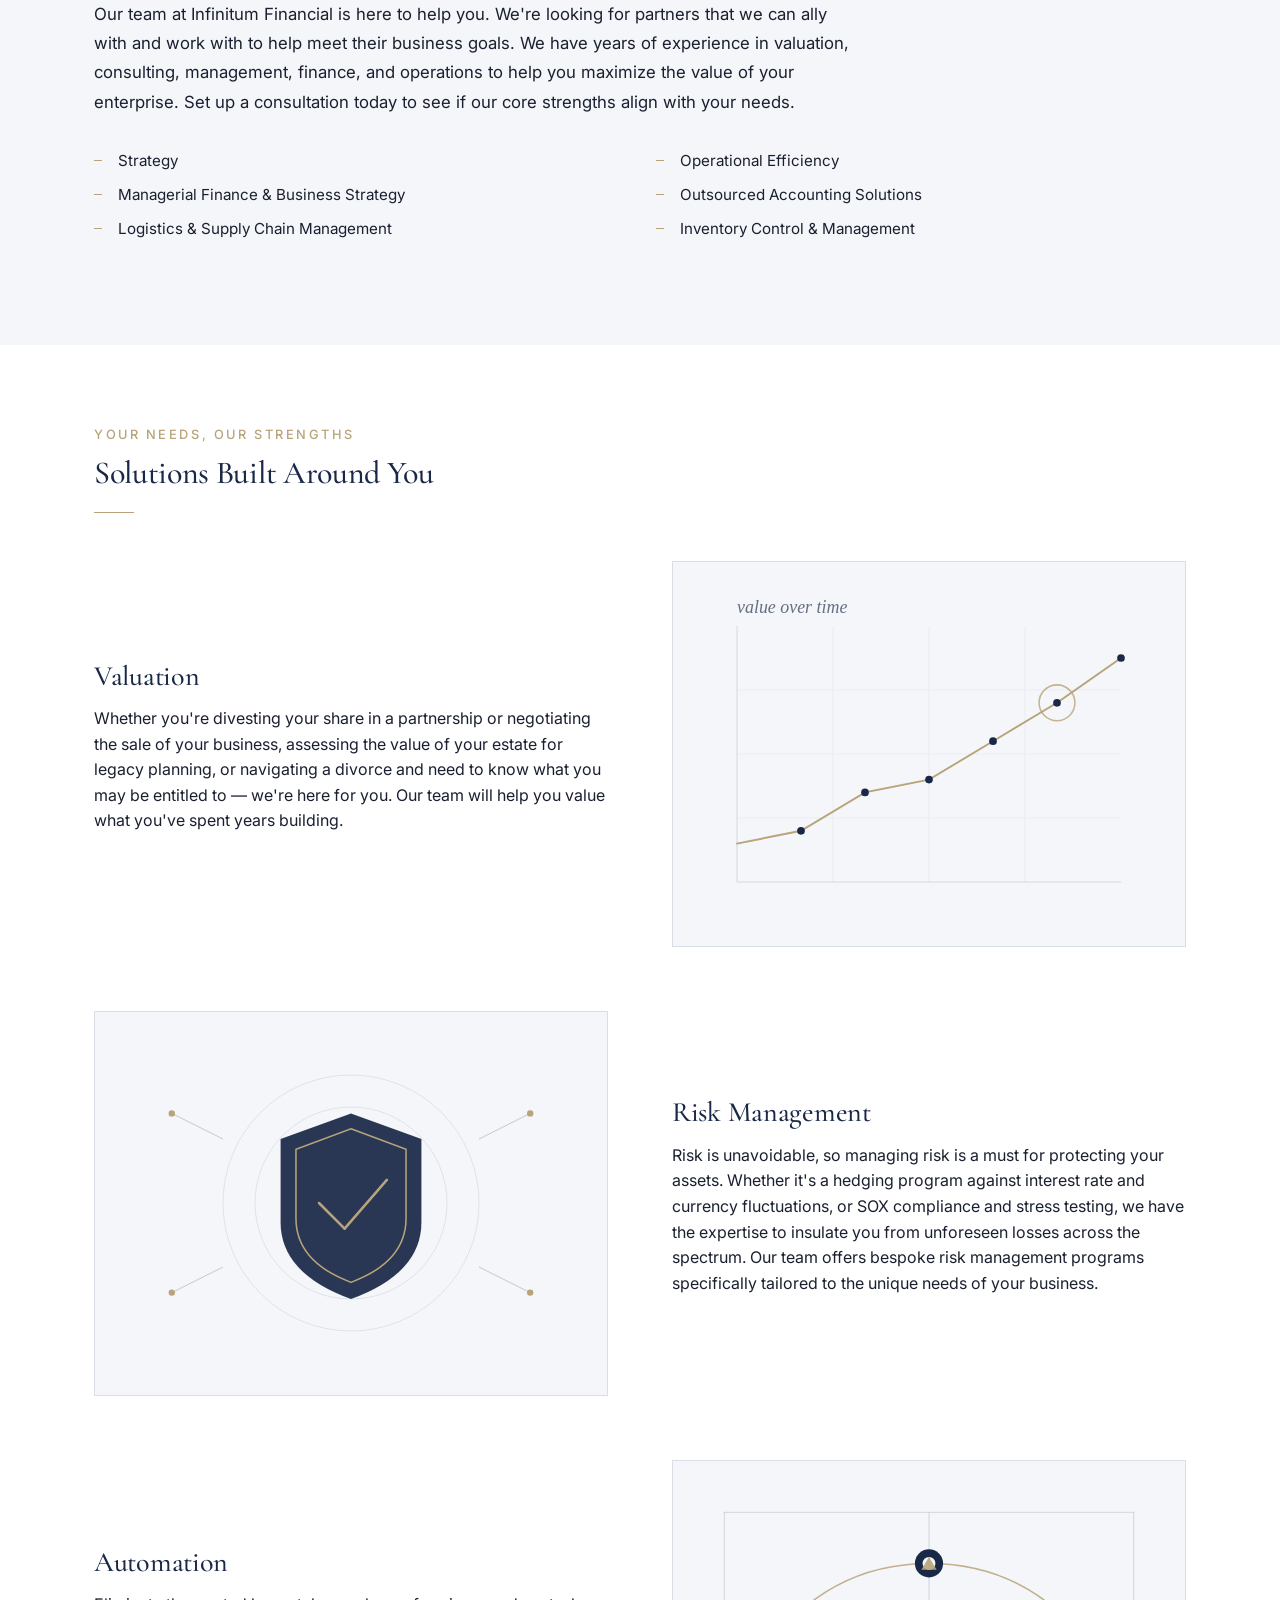
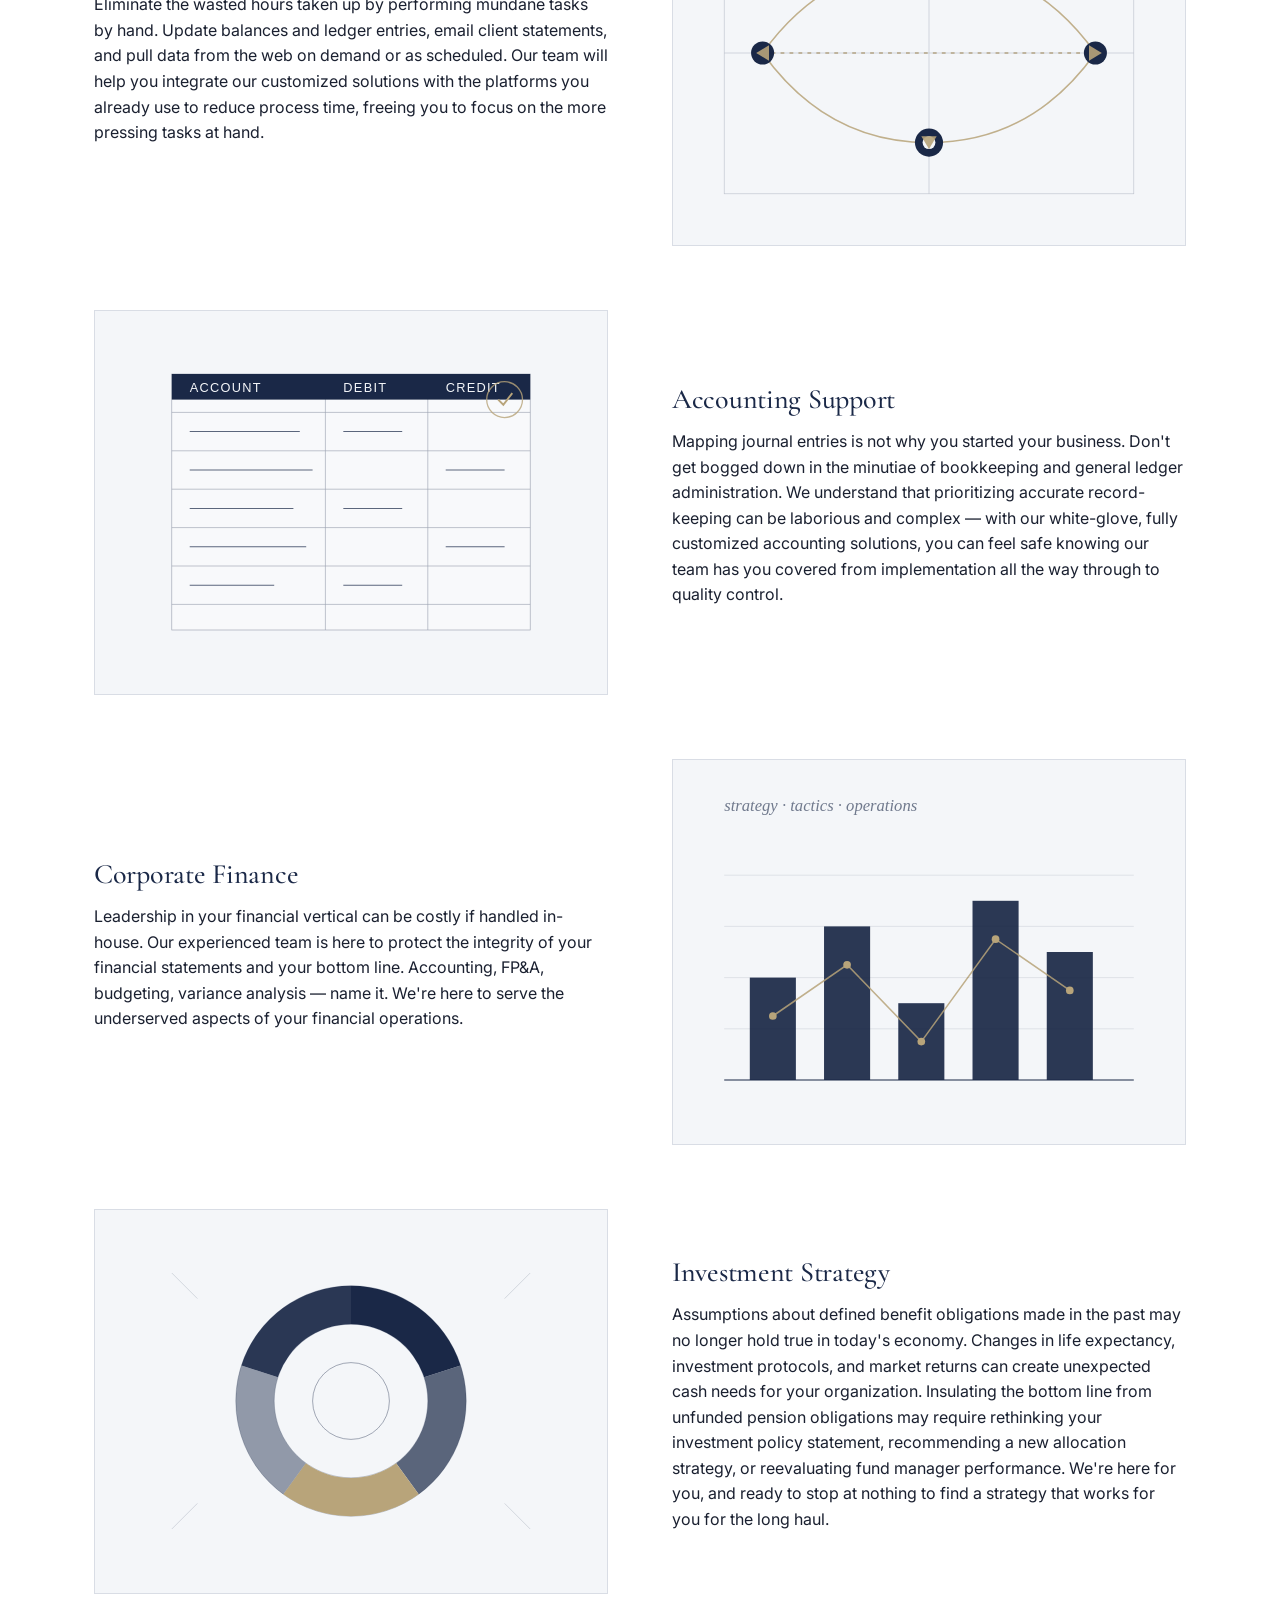
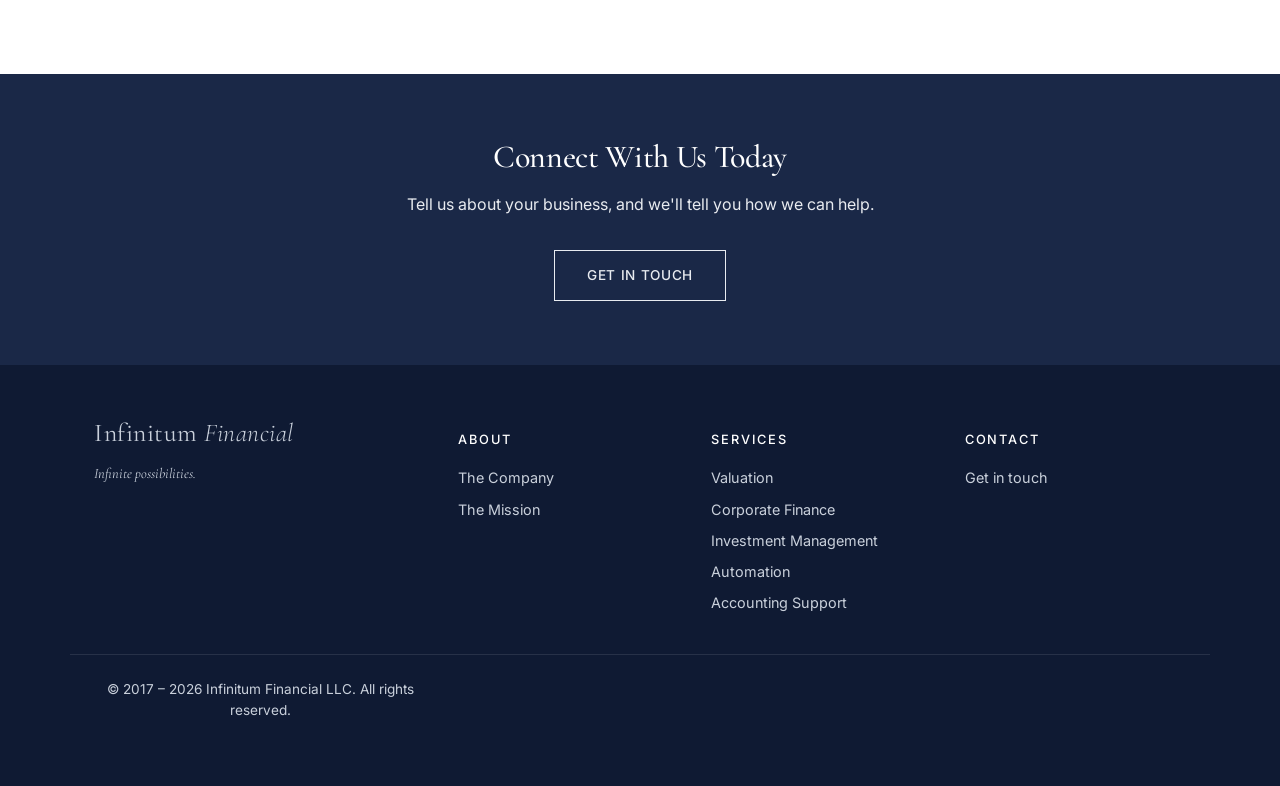
==== commit f8cc77f6: "sticky header + nav cta" ====
--- a/index.html
+++ b/index.html
@@ -34,7 +34,7 @@
             <li><a href="accounting-support.html">Accounting Support</a></li>
           </ul>
         </li>
-        <li><a href="contact.html">Contact</a></li>
+        <li><a href="contact.html" class="nav-cta">Contact</a></li>
       </ul>
     </nav>
   </div>
@@ -46,7 +46,6 @@
     <h1>Business and Financial Solutions</h1>
     <div class="hero-divider"></div>
     <p class="tagline">For partners ready to build, scale, and protect the value of their enterprise.</p>
-    <a href="contact.html" class="btn">Start a Conversation</a>
   </div>
 </section>
 
--- a/assets/css/styles.css
+++ b/assets/css/styles.css
@@ -48,6 +48,10 @@
 .site-header {
   background: var(--navy);
   border-bottom: 1px solid var(--navy-deep);
+  position: sticky;
+  top: 0;
+  z-index: 100;
+  box-shadow: 0 2px 12px rgba(0,0,0,0.15);
 }
 .site-header .container {
   display: flex;
@@ -100,6 +104,23 @@
   font-size: 0.9rem;
 }
 nav.primary li.has-sub ul li a:hover { background: rgba(255,255,255,0.05); }
+
+nav.primary a.nav-cta {
+  background: var(--accent);
+  color: var(--navy-deep);
+  padding: 0.55rem 1.2rem;
+  font-weight: 500;
+  letter-spacing: 0.08em;
+  text-transform: uppercase;
+  font-size: 0.78rem;
+  border: 1px solid var(--accent);
+  transition: all .15s;
+}
+nav.primary a.nav-cta:hover {
+  background: transparent;
+  color: var(--accent);
+  border-bottom: 1px solid var(--accent);
+}
 
 .nav-toggle { display: none; background: none; border: none; color: #fff; font-size: 1.5rem; cursor: pointer; }
 
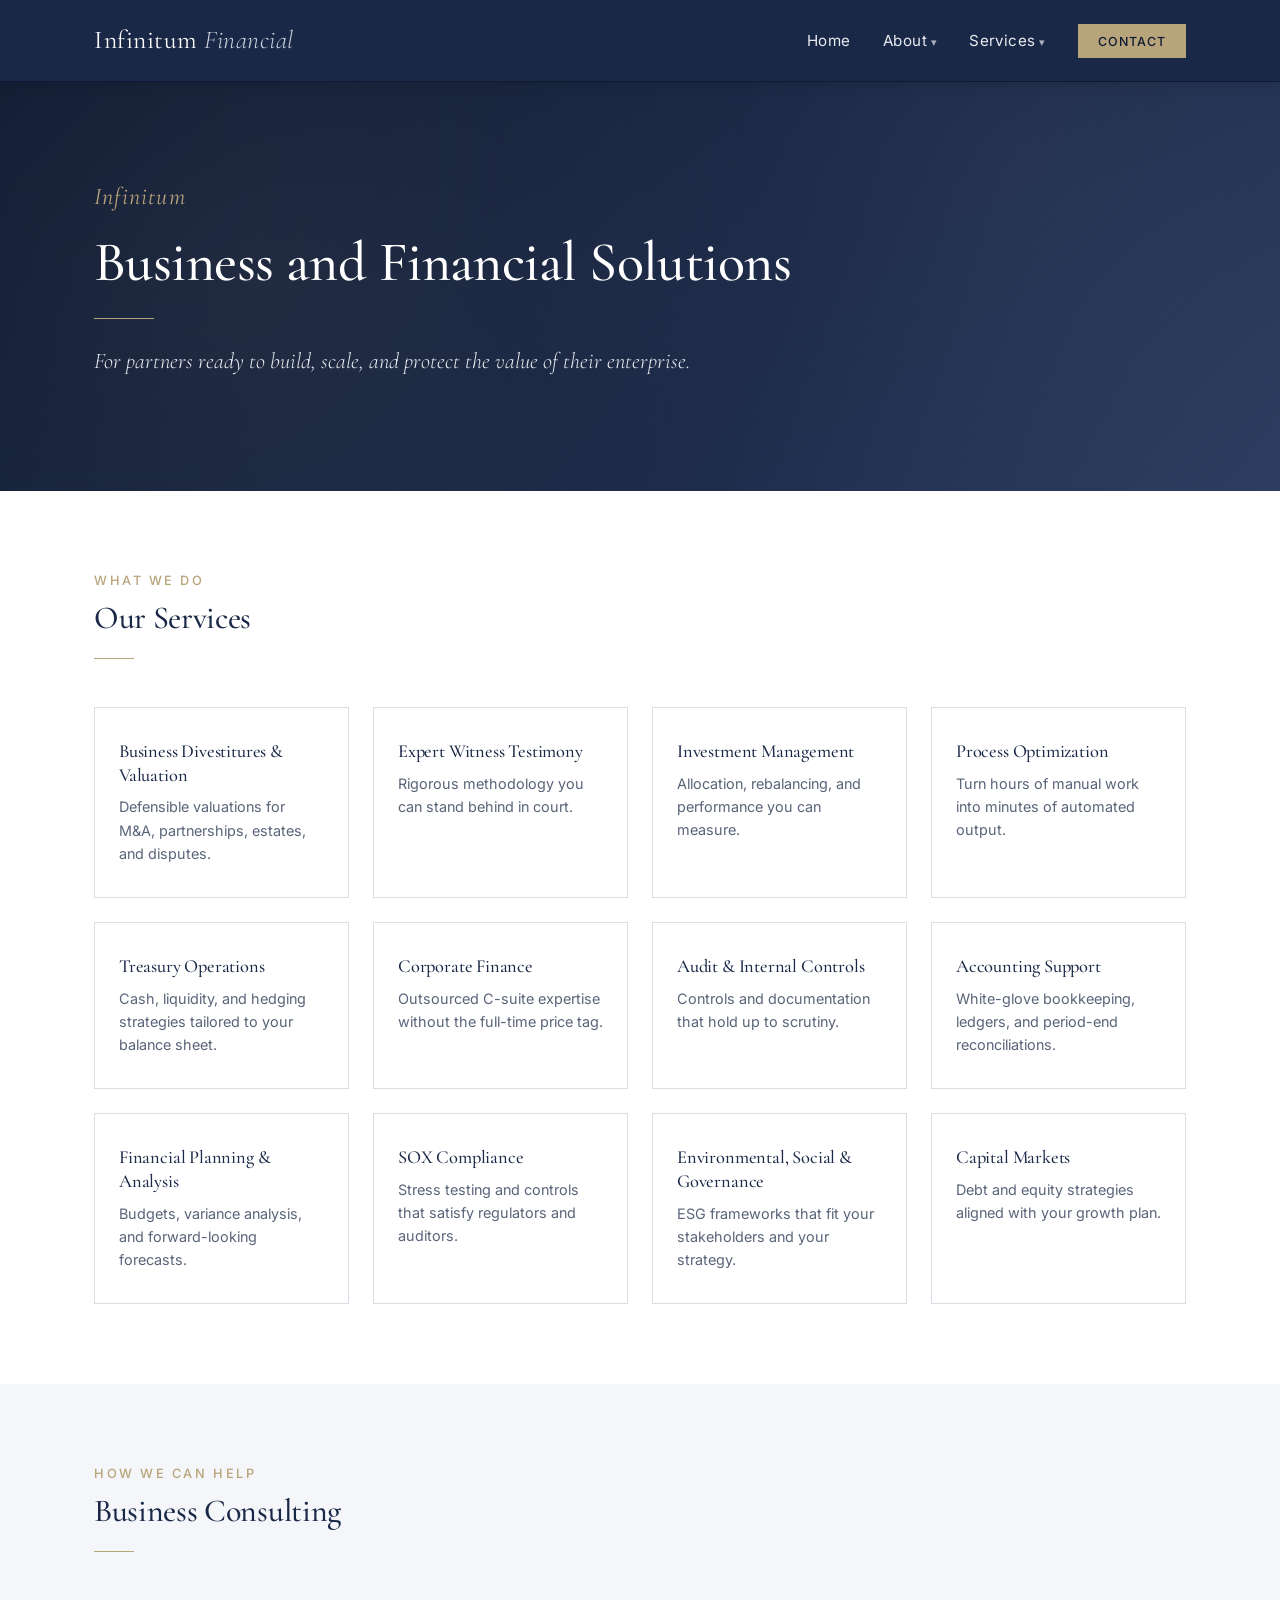
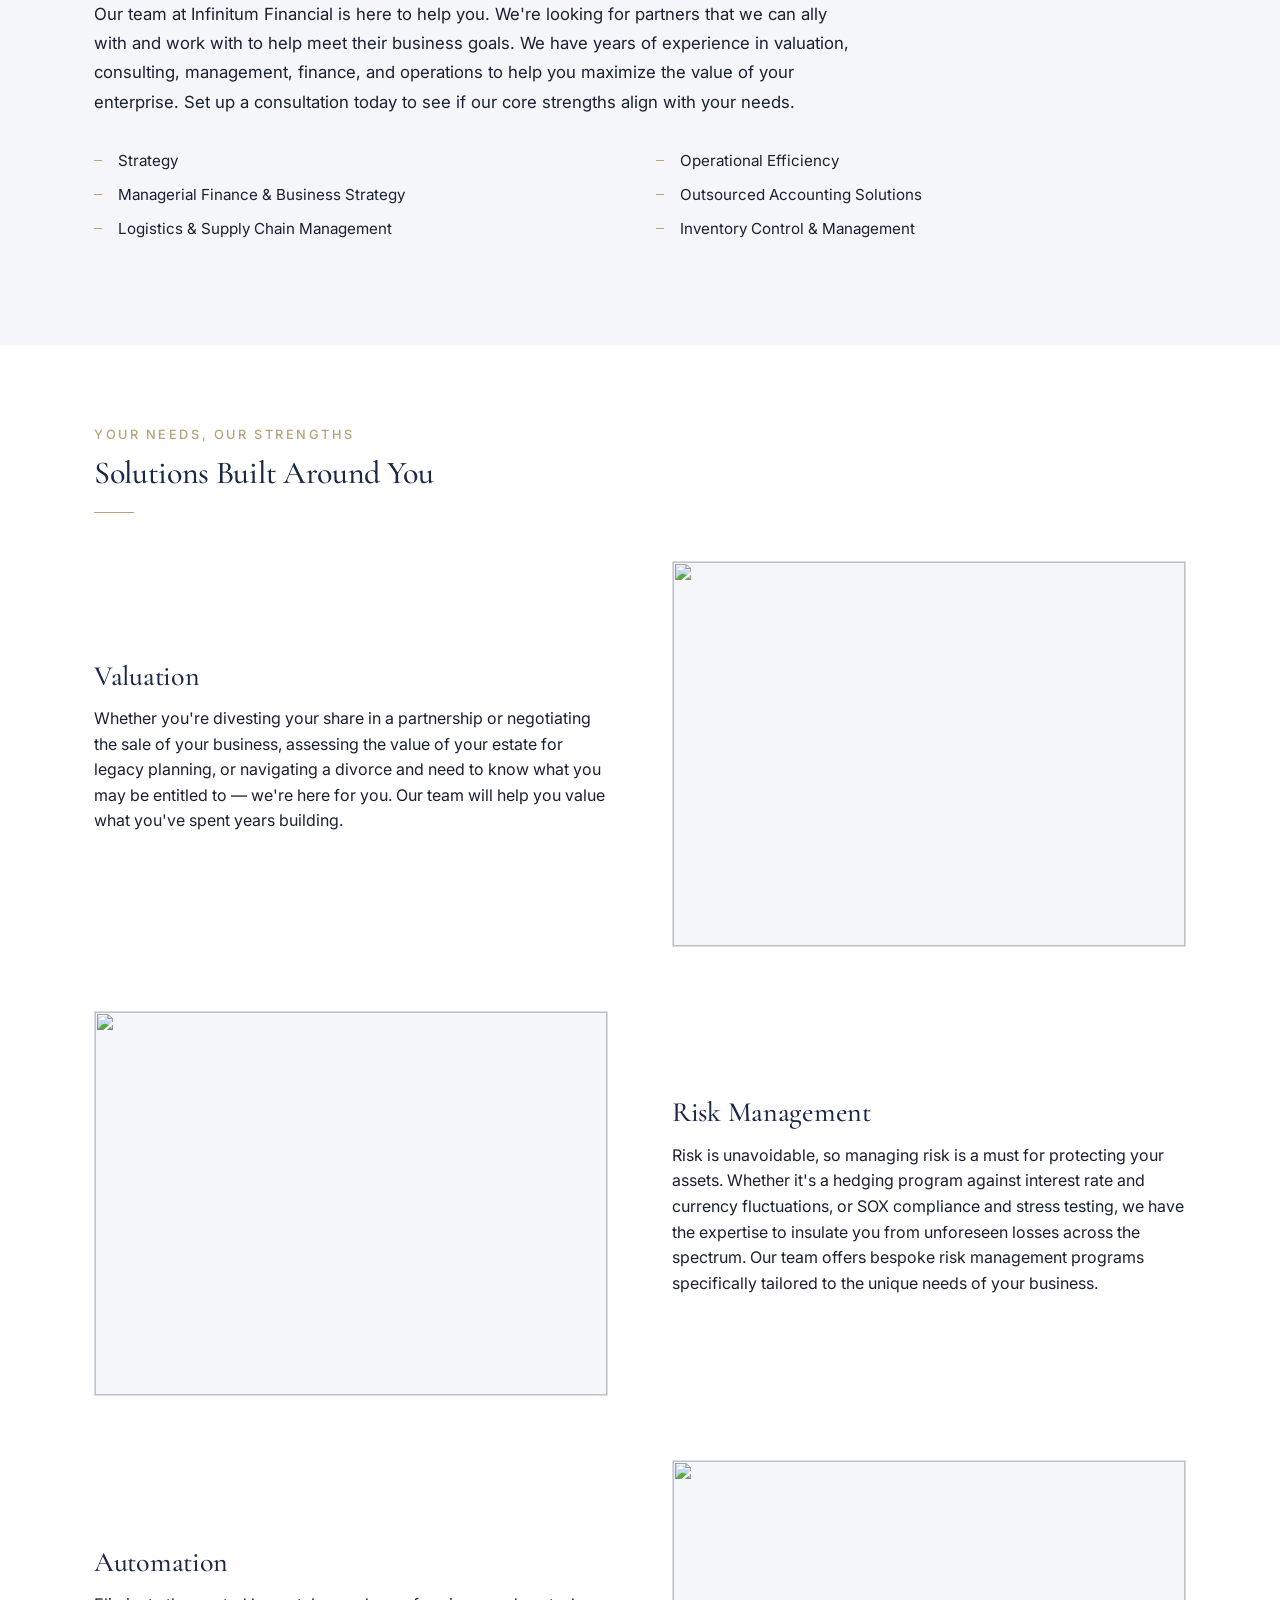
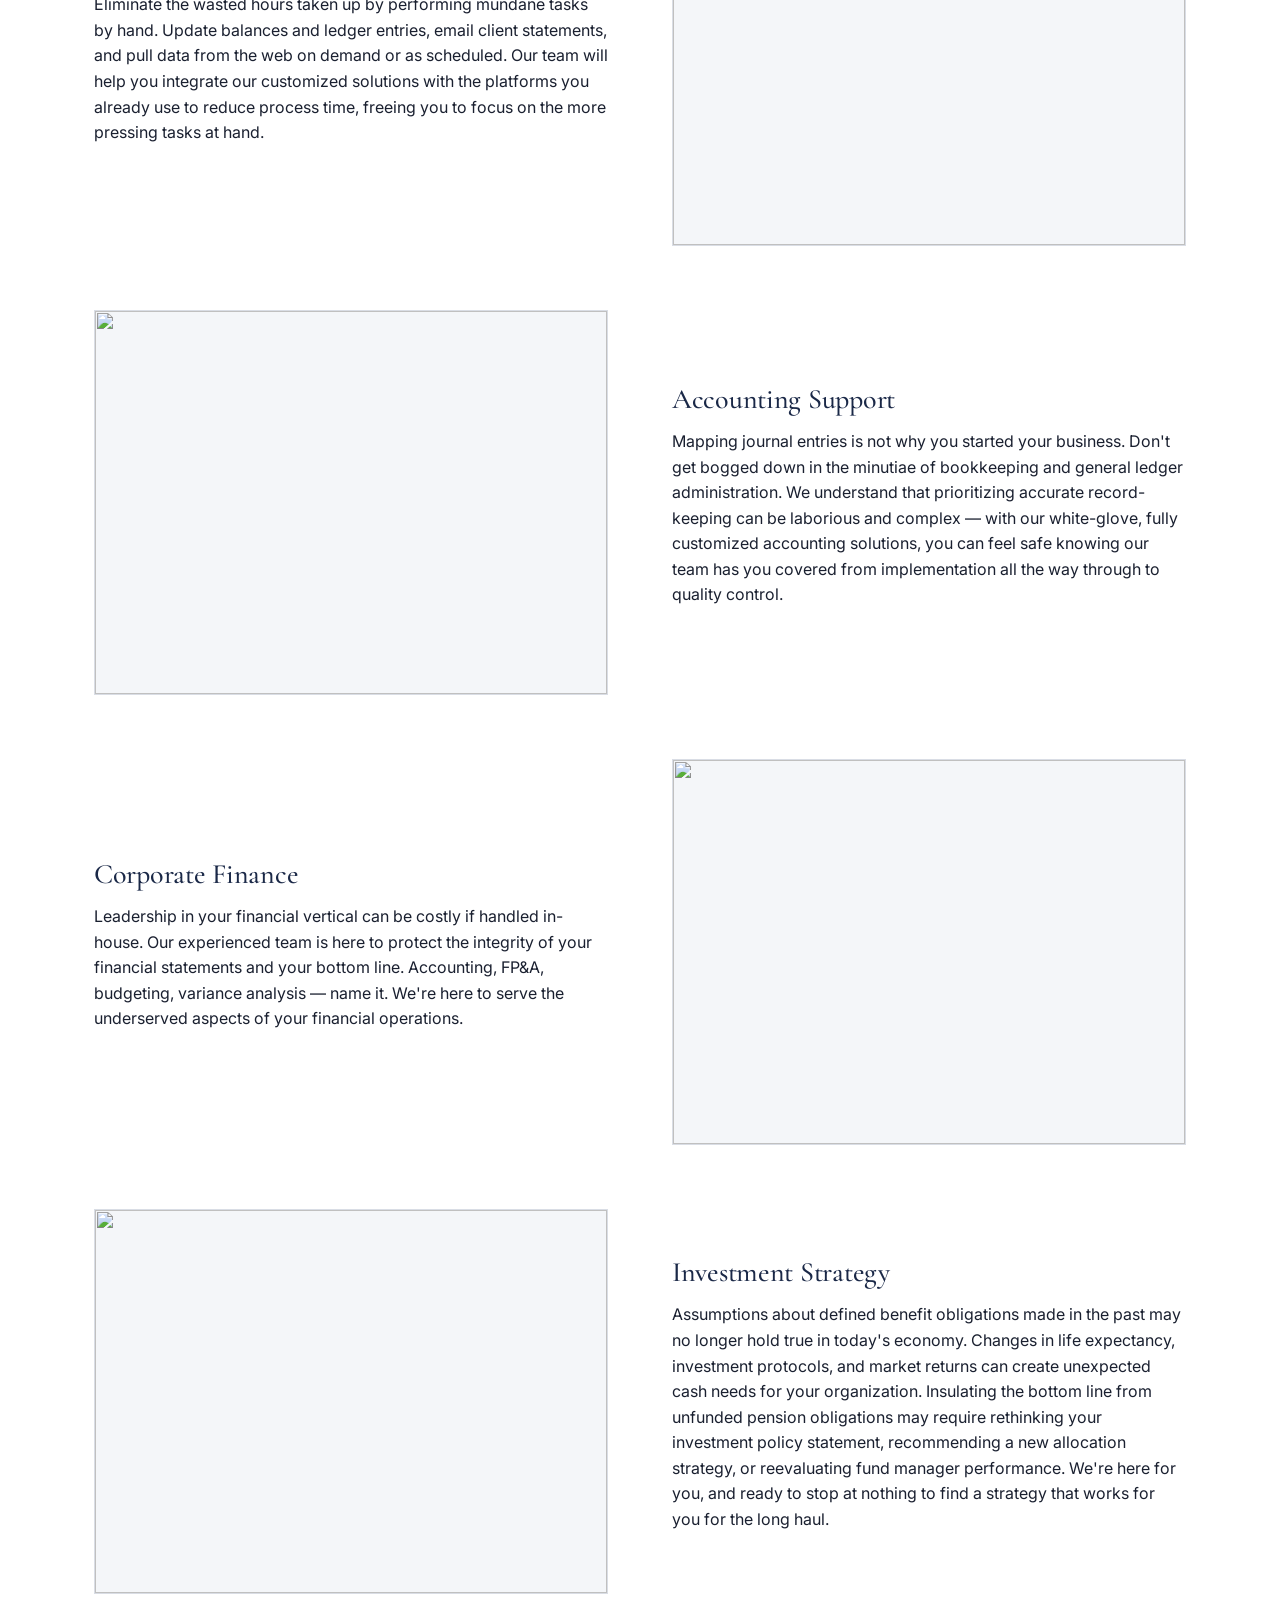
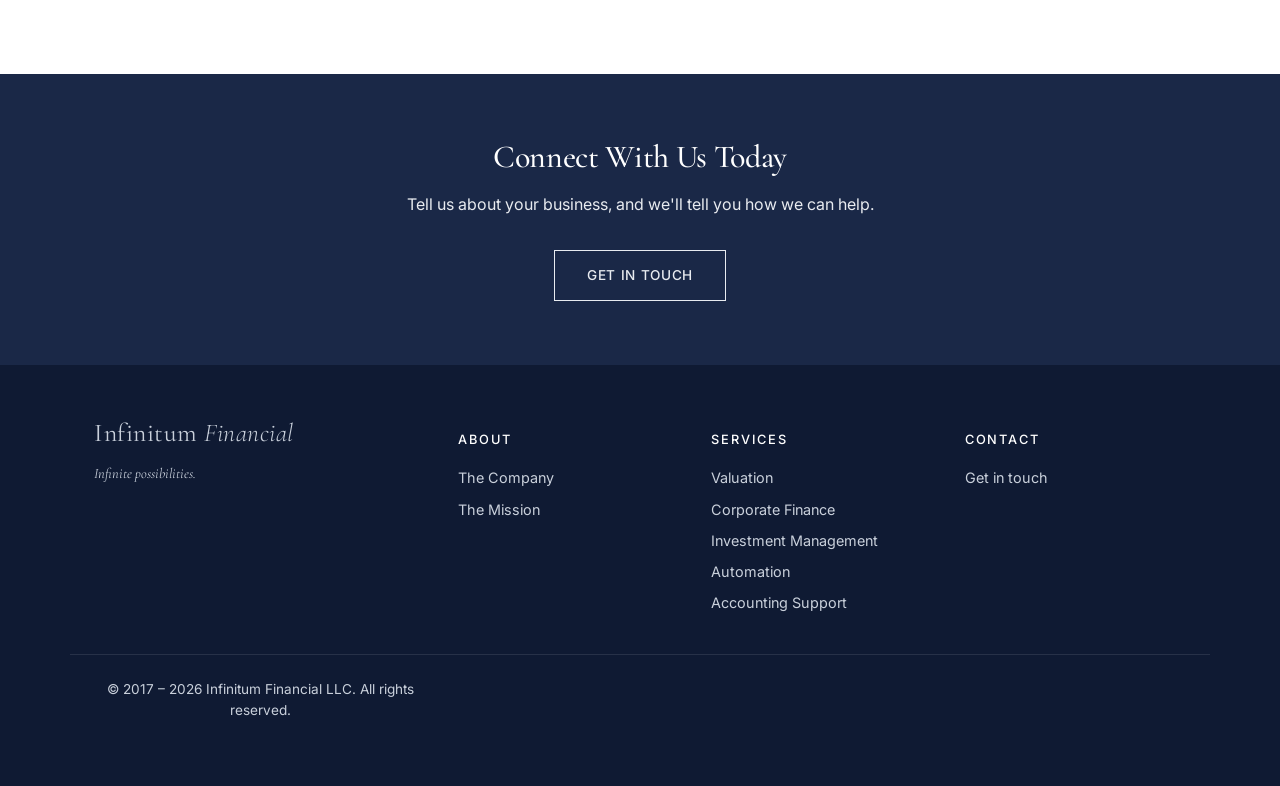
==== commit dc533ea8: "swap svgs for unsplash photos" ====
--- a/index.html
+++ b/index.html
@@ -143,7 +143,7 @@
         <h3><a href="valuation-services.html">Valuation</a></h3>
         <p>Whether you're divesting your share in a partnership or negotiating the sale of your business, assessing the value of your estate for legacy planning, or navigating a divorce and need to know what you may be entitled to — we're here for you. Our team will help you value what you've spent years building.</p>
       </div>
-      <div class="feature-visual"><img src="assets/svg/valuation.svg" alt=""></div>
+      <div class="feature-visual"><img src="https://images.unsplash.com/photo-1554224155-6726b3ff858f?w=1200&q=80&auto=format" alt="" loading="lazy"></div>
     </div>
 
     <div class="feature reverse">
@@ -151,7 +151,7 @@
         <h3><a href="corporate-finance.html">Risk Management</a></h3>
         <p>Risk is unavoidable, so managing risk is a must for protecting your assets. Whether it's a hedging program against interest rate and currency fluctuations, or SOX compliance and stress testing, we have the expertise to insulate you from unforeseen losses across the spectrum. Our team offers bespoke risk management programs specifically tailored to the unique needs of your business.</p>
       </div>
-      <div class="feature-visual"><img src="assets/svg/risk.svg" alt=""></div>
+      <div class="feature-visual"><img src="https://images.unsplash.com/photo-1495020689067-958852a7765e?w=1200&q=80&auto=format" alt="" loading="lazy"></div>
     </div>
 
     <div class="feature">
@@ -159,7 +159,7 @@
         <h3><a href="automation.html">Automation</a></h3>
         <p>Eliminate the wasted hours taken up by performing mundane tasks by hand. Update balances and ledger entries, email client statements, and pull data from the web on demand or as scheduled. Our team will help you integrate our customized solutions with the platforms you already use to reduce process time, freeing you to focus on the more pressing tasks at hand.</p>
       </div>
-      <div class="feature-visual"><img src="assets/svg/automation.svg" alt=""></div>
+      <div class="feature-visual"><img src="https://images.unsplash.com/photo-1486312338219-ce68d2c6f44d?w=1200&q=80&auto=format" alt="" loading="lazy"></div>
     </div>
 
     <div class="feature reverse">
@@ -167,7 +167,7 @@
         <h3><a href="accounting-support.html">Accounting Support</a></h3>
         <p>Mapping journal entries is not why you started your business. Don't get bogged down in the minutiae of bookkeeping and general ledger administration. We understand that prioritizing accurate record-keeping can be laborious and complex — with our white-glove, fully customized accounting solutions, you can feel safe knowing our team has you covered from implementation all the way through to quality control.</p>
       </div>
-      <div class="feature-visual"><img src="assets/svg/accounting.svg" alt=""></div>
+      <div class="feature-visual"><img src="https://images.unsplash.com/photo-1450101499163-c8848c66ca85?w=1200&q=80&auto=format" alt="" loading="lazy"></div>
     </div>
 
     <div class="feature">
@@ -175,7 +175,7 @@
         <h3><a href="corporate-finance.html">Corporate Finance</a></h3>
         <p>Leadership in your financial vertical can be costly if handled in-house. Our experienced team is here to protect the integrity of your financial statements and your bottom line. Accounting, FP&amp;A, budgeting, variance analysis — name it. We're here to serve the underserved aspects of your financial operations.</p>
       </div>
-      <div class="feature-visual"><img src="assets/svg/corporate-finance.svg" alt=""></div>
+      <div class="feature-visual"><img src="https://images.unsplash.com/photo-1486406146926-c627a92ad1ab?w=1200&q=80&auto=format" alt="" loading="lazy"></div>
     </div>
 
     <div class="feature reverse">
@@ -183,7 +183,7 @@
         <h3><a href="investment-management.html">Investment Strategy</a></h3>
         <p>Assumptions about defined benefit obligations made in the past may no longer hold true in today's economy. Changes in life expectancy, investment protocols, and market returns can create unexpected cash needs for your organization. Insulating the bottom line from unfunded pension obligations may require rethinking your investment policy statement, recommending a new allocation strategy, or reevaluating fund manager performance. We're here for you, and ready to stop at nothing to find a strategy that works for you for the long haul.</p>
       </div>
-      <div class="feature-visual"><img src="assets/svg/investment.svg" alt=""></div>
+      <div class="feature-visual"><img src="https://images.unsplash.com/photo-1611974789855-9c2a0a7236a3?w=1200&q=80&auto=format" alt="" loading="lazy"></div>
     </div>
   </div>
 </section>
